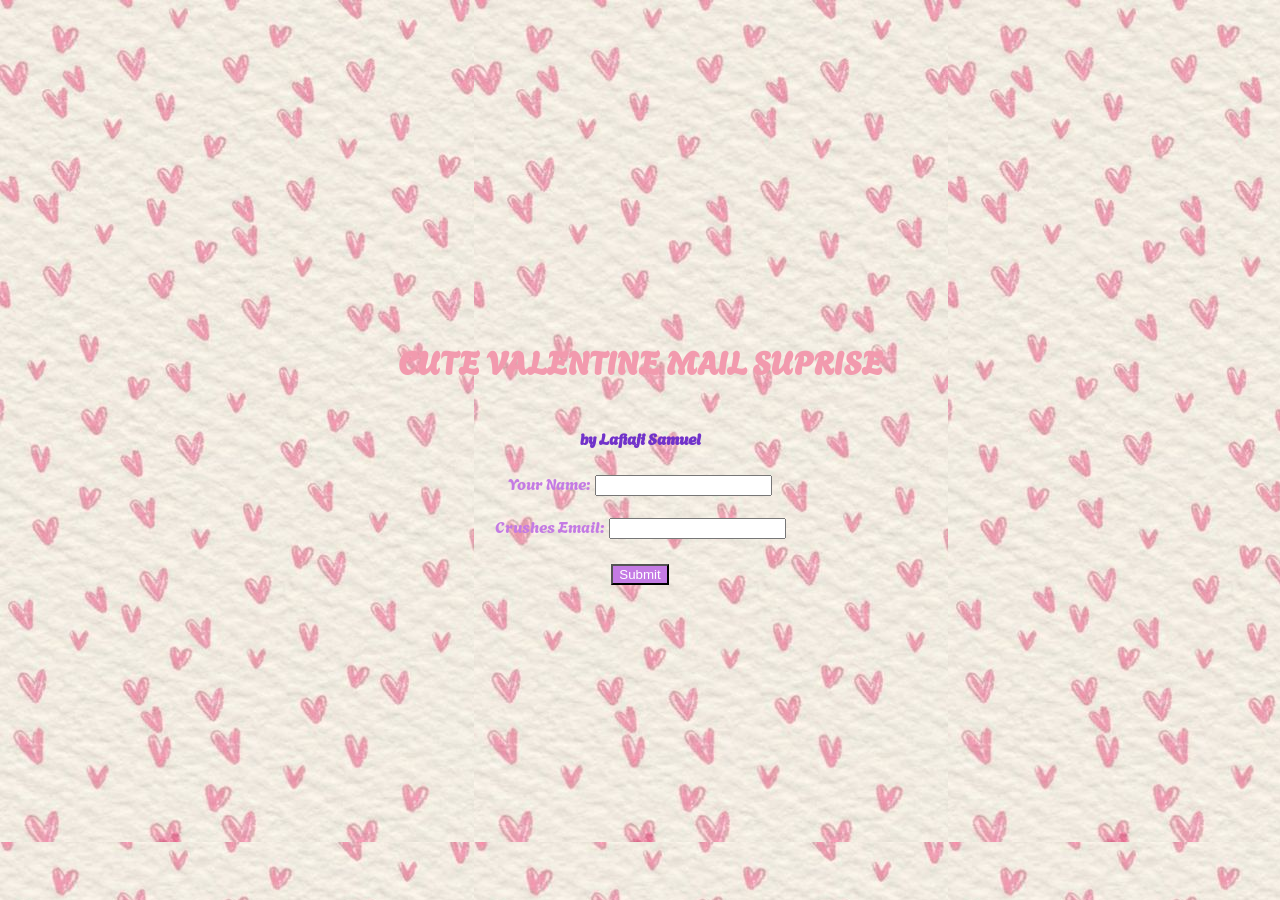
==== index.html @ ffe566dc "The new index html is ready" ====
<!DOCTYPE html>
<title>Love Note</title>

<head>
    <link rel="preconnect" href="https://fonts.googleapis.com">
    <link rel="preconnect" href="https://fonts.gstatic.com" crossorigin>
    <link href="https://fonts.googleapis.com/css2?family=Agbalumo&display=swap" rel="stylesheet">
</head>


<style>
    body {
        background-image: url(./img/hearts.jpg);
        text-align: center;
        display: flex;
        flex-direction: column;
        justify-content: center;
        align-items: center;
        min-height: 100vh;
        margin: 0;
    }

    h1,
    label {
        color: #C47BE4;
        font-family: 'Agbalumo', system-ui;
    }

    button {
        background-color: #C47BE4;
        color: white;
        cursor: pointer;
        transition: 0.3s;
    }

    button:hover {
        background-color: #301CA0;
    }
</style>
<html>

<body>
    <h1 style="color: #f29AAE;">CUTE VALENTINE MAIL SUPRISE</h1>
    <h4 style="font-family: 'Agbalumo', system-ui; color: #7132CA;">by Lafiaji Samuel</h4>
    <!-- <h2> </h2> -->
</body>

<form onsubmit="generateLink(event)">
    <label for="name">Your Name:</label>
    <input type="text" id="name" name="name" required>
    <br><br>

    <label for="email">Crushes Email:</label>
    <input type="text" id="email" name="email" required>
    <h6></h6>

    <button onclick="return validateForm()">Submit</button>
</form>

<p id="shareable-link" style="display: none;"></p>

<script>
    function validateForm() {
        const email = document.getElementById('email').value
        const name = document.getElementById("name").value;
        const emailPattern = /^[^\s@]+@[^\s@]+\.[^\s@]+$/; // Proper email regex

        if (email === "" || name === "") {
            alert("Please fill in all fields.");
            //return false;
            return true;
        }

        if (!emailPattern.test(email)) {
            alert("Please enter a valid email address.");
            //return false;
            return true;
        }

        return true; // Form submits if valid
    }

    function generateLink(event) {
        event.preventDefault(); // Prevent form from actually submitting

        const email = document.getElementById('email').value;
        if (!email) {
            alert("Please enter an email.");
            return;
        }

        // Generate the shareable link
        const link = `https://BlazeSam.github.io/response.html?email=${encodeURIComponent(email)}`;

        // Show the generated link
        const linkDisplay = document.getElementById("shareable-link");
        linkDisplay.innerHTML = `Share this link with your crush:\n <a href="${link}" target="_blank">${link}</a>`;
        linkDisplay.style.display = "block";
    }
</script>

</html>
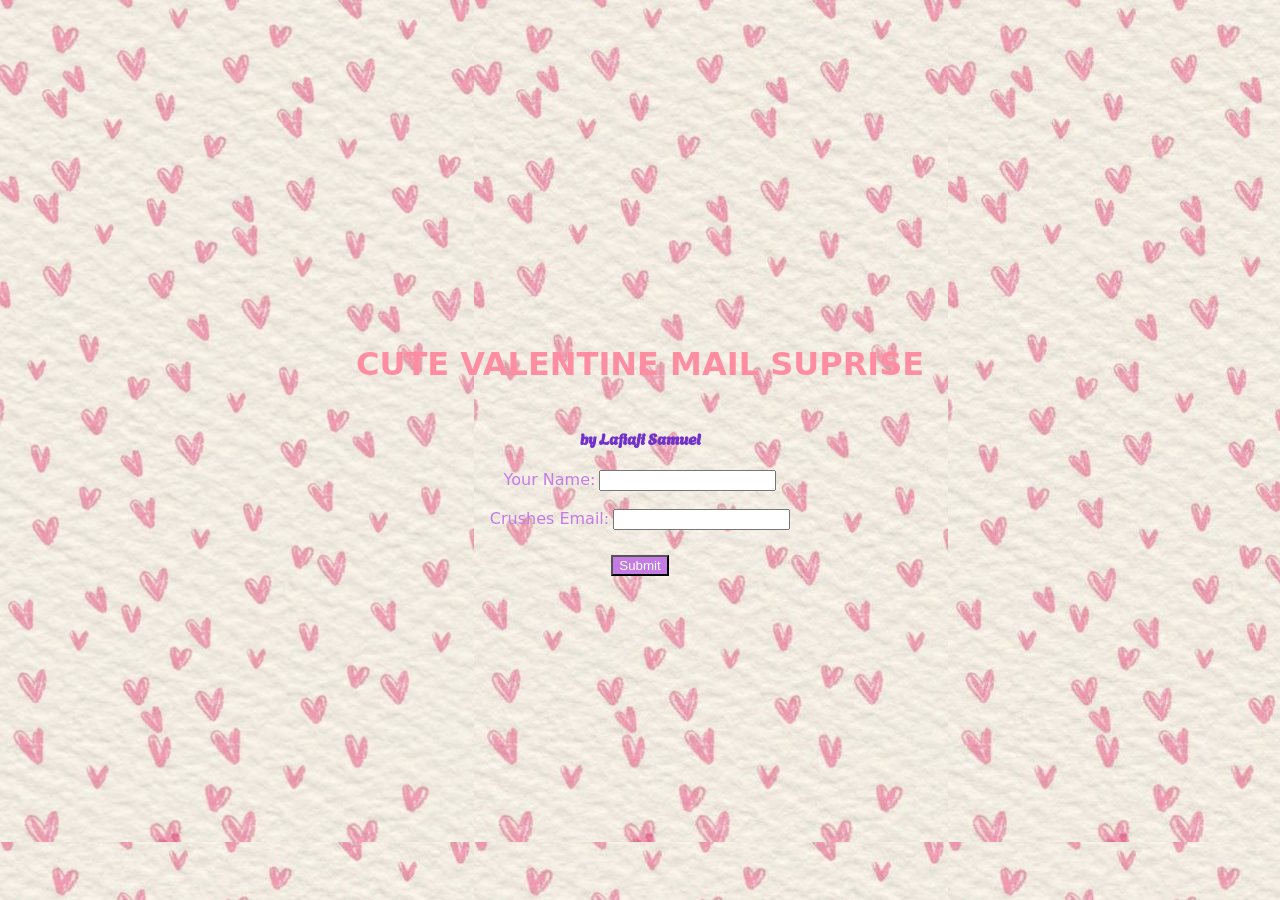
==== commit b7d9bf34: "The code is okay not working, will buy a domain today" ====
--- a/index.html
+++ b/index.html
@@ -23,7 +23,8 @@
     h1,
     label {
         color: #C47BE4;
-        font-family: 'Agbalumo', system-ui;
+
+        font-family: 'Acme', system-ui;
     }
 
     button {
@@ -40,7 +41,7 @@
 <html>
 
 <body>
-    <h1 style="color: #f29AAE;">CUTE VALENTINE MAIL SUPRISE</h1>
+    <h1 style="color: #ff8da1;">CUTE VALENTINE MAIL SUPRISE</h1>
     <h4 style="font-family: 'Agbalumo', system-ui; color: #7132CA;">by Lafiaji Samuel</h4>
     <!-- <h2> </h2> -->
 </body>
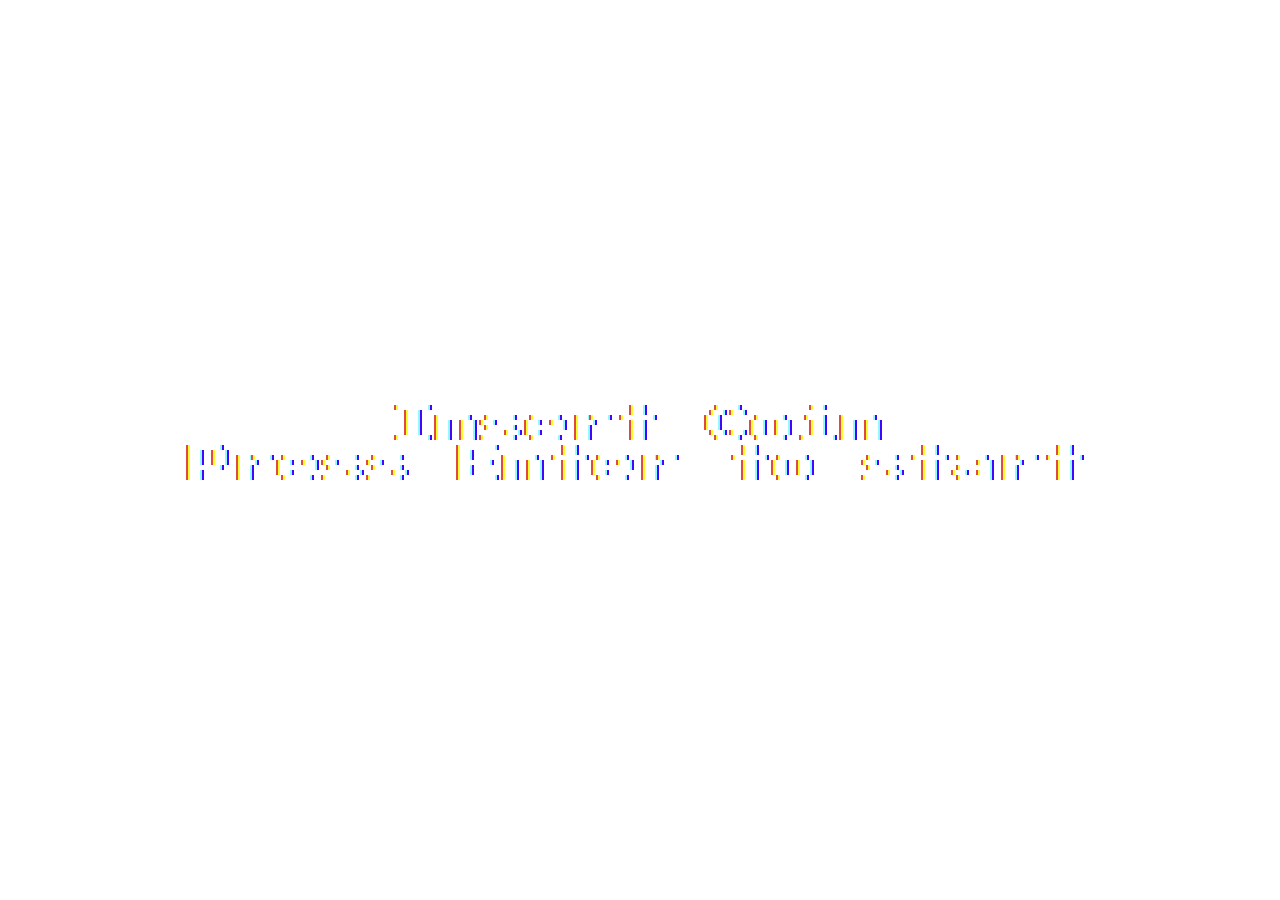
==== commit d6f985d4: "I have added a new page, now I just want it be functional" ====
--- a/index.html
+++ b/index.html
@@ -1,103 +1,22 @@
-<!DOCTYPE html>
-<title>Love Note</title>
-
-<head>
-    <link rel="preconnect" href="https://fonts.googleapis.com">
-    <link rel="preconnect" href="https://fonts.gstatic.com" crossorigin>
-    <link href="https://fonts.googleapis.com/css2?family=Agbalumo&display=swap" rel="stylesheet">
-</head>
-
-
-<style>
-    body {
-        background-image: url(./img/hearts.jpg);
-        text-align: center;
-        display: flex;
-        flex-direction: column;
-        justify-content: center;
-        align-items: center;
-        min-height: 100vh;
-        margin: 0;
-    }
-
-    h1,
-    label {
-        color: #C47BE4;
-
-        font-family: 'Acme', system-ui;
-    }
-
-    button {
-        background-color: #C47BE4;
-        color: white;
-        cursor: pointer;
-        transition: 0.3s;
-    }
-
-    button:hover {
-        background-color: #301CA0;
-    }
-</style>
-<html>
-
-<body>
-    <h1 style="color: #ff8da1;">CUTE VALENTINE MAIL SUPRISE</h1>
-    <h4 style="font-family: 'Agbalumo', system-ui; color: #7132CA;">by Lafiaji Samuel</h4>
-    <!-- <h2> </h2> -->
-</body>
-
-<form onsubmit="generateLink(event)">
-    <label for="name">Your Name:</label>
-    <input type="text" id="name" name="name" required>
-    <br><br>
-
-    <label for="email">Crushes Email:</label>
-    <input type="text" id="email" name="email" required>
-    <h6></h6>
-
-    <button onclick="return validateForm()">Submit</button>
-</form>
-
-<p id="shareable-link" style="display: none;"></p>
-
-<script>
-    function validateForm() {
-        const email = document.getElementById('email').value
-        const name = document.getElementById("name").value;
-        const emailPattern = /^[^\s@]+@[^\s@]+\.[^\s@]+$/; // Proper email regex
-
-        if (email === "" || name === "") {
-            alert("Please fill in all fields.");
-            //return false;
-            return true;
-        }
-
-        if (!emailPattern.test(email)) {
-            alert("Please enter a valid email address.");
-            //return false;
-            return true;
-        }
-
-        return true; // Form submits if valid
-    }
-
-    function generateLink(event) {
-        event.preventDefault(); // Prevent form from actually submitting
-
-        const email = document.getElementById('email').value;
-        if (!email) {
-            alert("Please enter an email.");
-            return;
-        }
-
-        // Generate the shareable link
-        const link = `https://BlazeSam.github.io/response.html?email=${encodeURIComponent(email)}`;
-
-        // Show the generated link
-        const linkDisplay = document.getElementById("shareable-link");
-        linkDisplay.innerHTML = `Share this link with your crush:\n <a href="${link}" target="_blank">${link}</a>`;
-        linkDisplay.style.display = "block";
-    }
-</script>
-
+<!DOCTYPE html>
+<html lang="en">
+
+<head>
+    <meta charset="UTF-8">
+    <meta name="viewport" content="width=device-width, initial-scale=1.0">
+    <link rel="stylesheet" href="arcade.css">
+    <title>Lafiaji Portfolio</title>
+</head>
+
+<body>
+    <div>
+        Insert Coin
+    </div>
+    <div>
+        <p font-size="10px">
+            Press Enter to start
+        </p>
+    </div>
+</body>
+
 </html>
--- a/arcade.css
+++ b/arcade.css
@@ -0,0 +1,46 @@
+/* this is from a different website */
+@import "https://fonts.googleapis.com/css?family=Press%20Start%202P";
+
+html,
+body {
+    height: 100%;
+    width: 100%;
+    margin: 0;
+    padding: 0;
+}
+
+body {
+    font-family: 'Press Start 2P';
+    background: repeating-linear-gradient(to bottom,
+            #0f0a1e,
+            #0f0a1e 2px,
+            lighten(#0f0a1e, 3%) 2px,
+            lighten(#0f0a1e, 3%) 4px);
+}
+
+div {
+    position: absolute;
+    top: 0;
+    left: 0;
+    bottom: 0;
+    right: 0;
+    height: 90px;
+    color: white;
+    width: 100%;
+    text-align: center;
+    margin: auto;
+    font-size: 40px;
+    line-height: 40px;
+    letter-spacing: 5px;
+    text-shadow: -2px 0 0 #fdff2a,
+        -4px 0 0 #df4a42,
+        2px 0 0 #91fcfe,
+        4px 0 0 #4405fc;
+    animation: blink 1s steps(4, start) infinite;
+}
+
+@keyframes blink {
+    to {
+        visibility: hidden;
+    }
+}
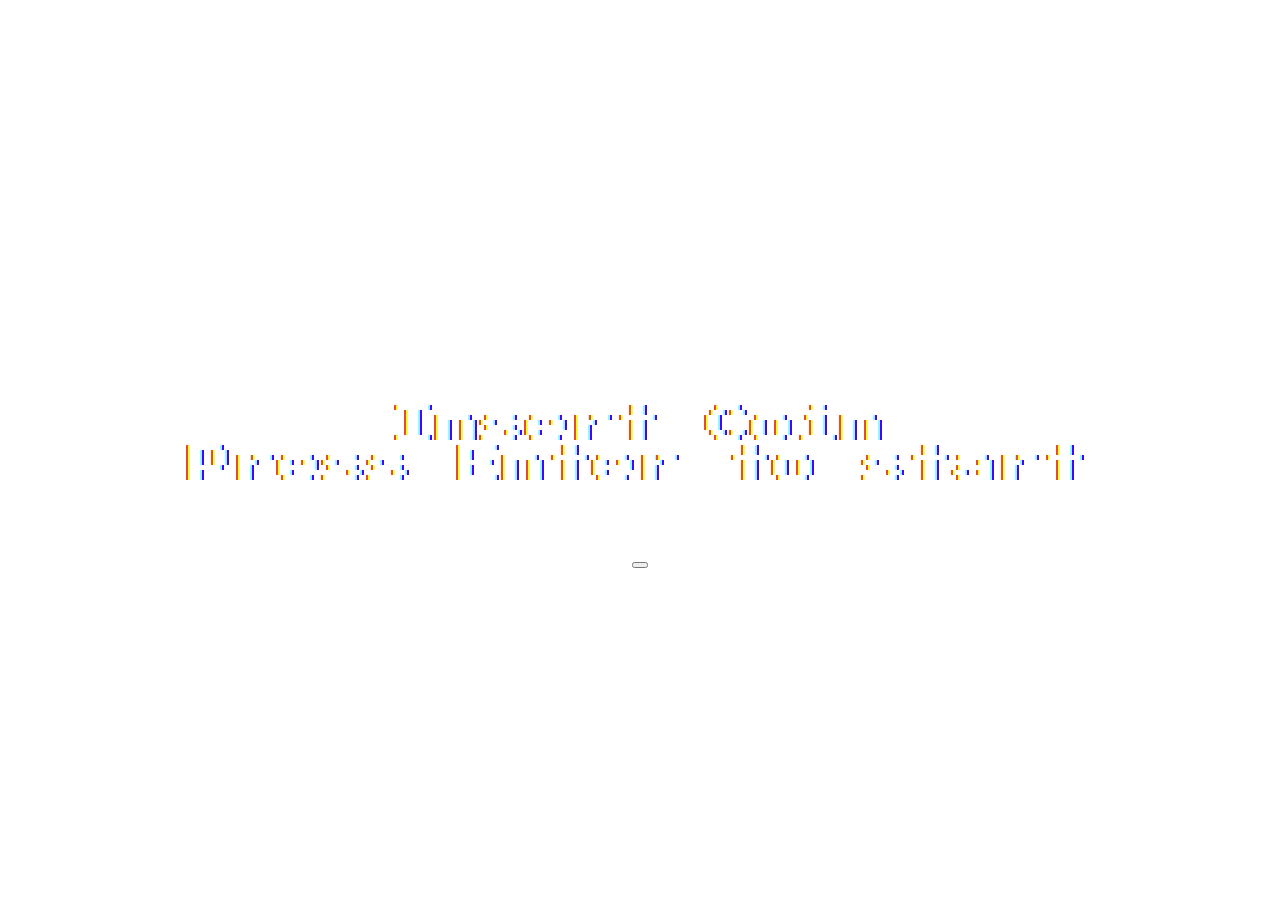
==== commit ad51fae7: "Selenium project begins it is not as cool as it sounds" ====
--- a/index.html
+++ b/index.html
@@ -16,6 +16,7 @@
         <p font-size="10px">
             Press Enter to start
         </p>
+        <button>
     </div>
 </body>
 
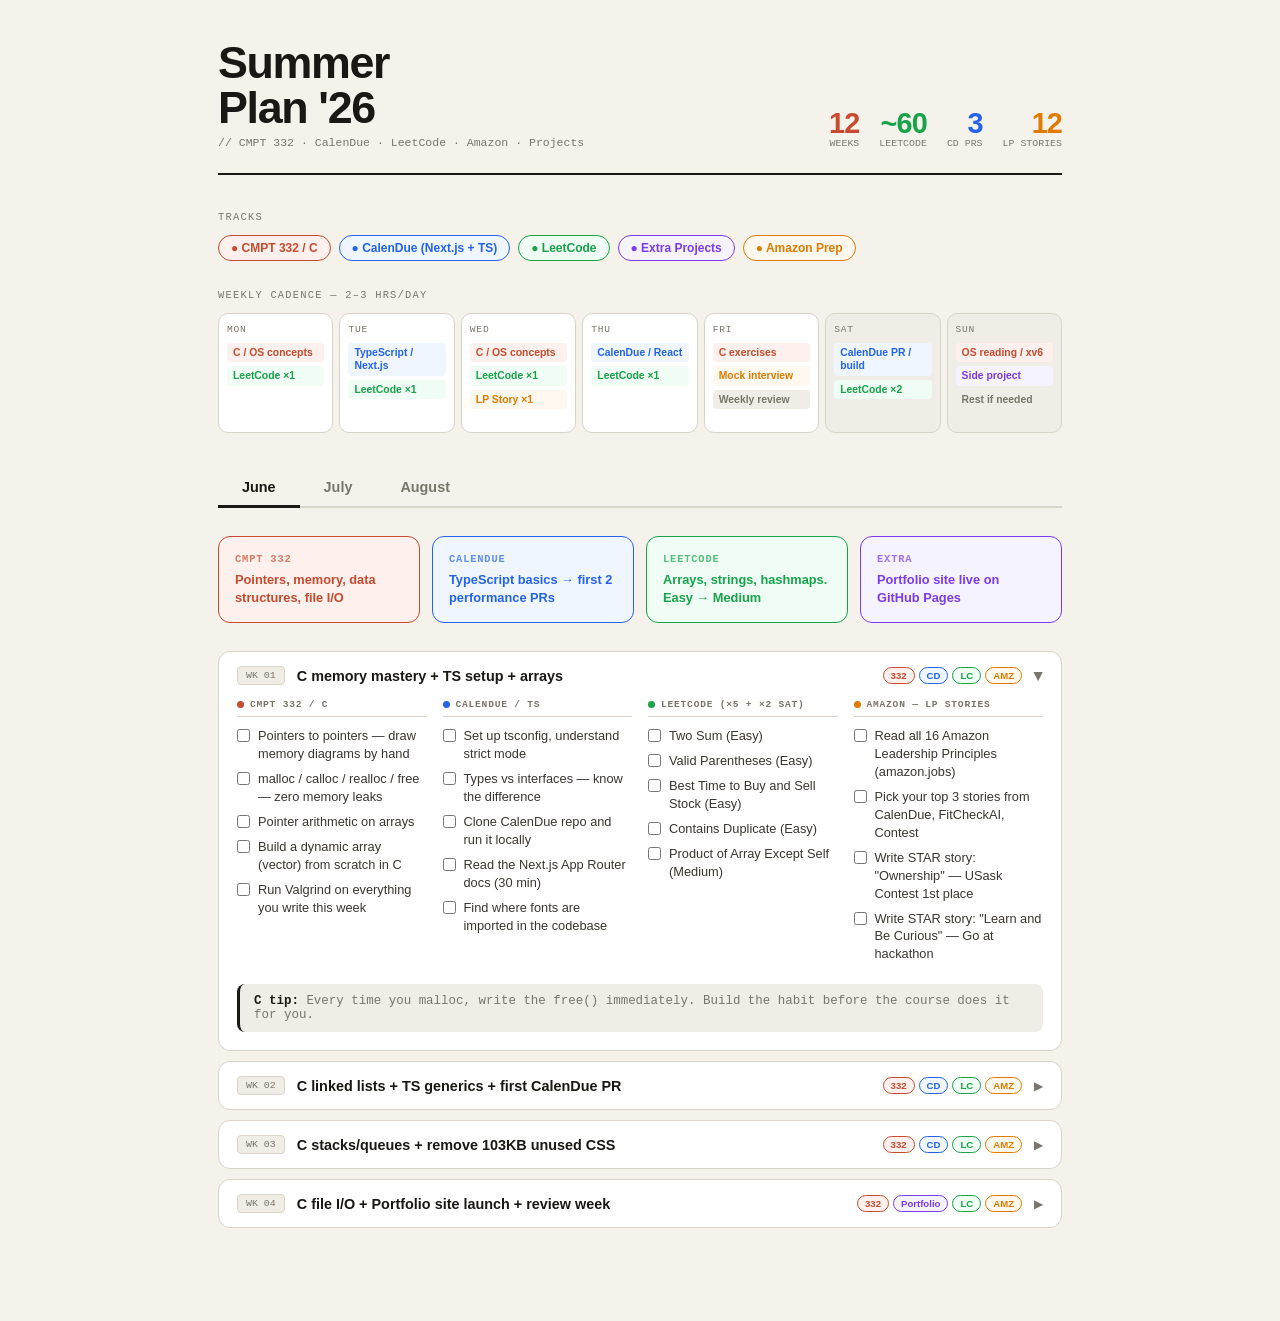
==== commit 1451251f: "index html is the new plan" ====
--- a/index.html
+++ b/index.html
@@ -1,23 +1,1070 @@
-<!DOCTYPE html>
-<html lang="en">
-
-<head>
-    <meta charset="UTF-8">
-    <meta name="viewport" content="width=device-width, initial-scale=1.0">
-    <link rel="stylesheet" href="arcade.css">
-    <title>Lafiaji Portfolio</title>
-</head>
-
-<body>
-    <div>
-        Insert Coin
-    </div>
-    <div>
-        <p font-size="10px">
-            Press Enter to start
-        </p>
-        <button>
-    </div>
-</body>
-
-</html>+<!DOCTYPE html>
+<html lang="en">
+<head>
+<meta charset="UTF-8">
+<meta name="viewport" content="width=device-width, initial-scale=1.0">
+<title>Summer Plan 2025</title>
+<link href="https://fonts.googleapis.com/css2?family=Space+Mono:wght@400;700&family=Bricolage+Grotesque:wght@400;500;600;700;800&display=swap" rel="stylesheet">
+<style>
+:root {
+  --bg: #f5f2eb;
+  --ink: #1a1814;
+  --muted: #7a756a;
+  --border: #d9d4c7;
+  --c-os: #c84b2f;       /* CMPT 332 — red */
+  --c-cd: #2563eb;       /* CalenDue — blue */
+  --c-lc: #16a34a;       /* LeetCode — green */
+  --c-ex: #7c3aed;       /* Extra — purple */
+  --c-amz: #e07b00;      /* Amazon — orange */
+  --c-amz-bg: #fff8ee;
+  --c-os-bg: #fdf0ed;
+  --c-cd-bg: #eff6ff;
+  --c-lc-bg: #f0fdf4;
+  --c-ex-bg: #f5f3ff;
+  --surface: #fff;
+  --surface2: #f0ede6;
+}
+* { box-sizing: border-box; margin: 0; padding: 0; }
+
+body {
+  background: var(--bg);
+  color: var(--ink);
+  font-family: 'Bricolage Grotesque', sans-serif;
+  min-height: 100vh;
+  padding: 40px 28px 80px;
+  max-width: 900px;
+  margin: 0 auto;
+}
+
+/* ── HEADER ── */
+.header {
+  border-bottom: 2px solid var(--ink);
+  padding-bottom: 24px;
+  margin-bottom: 36px;
+  display: flex;
+  justify-content: space-between;
+  align-items: flex-end;
+  flex-wrap: wrap;
+  gap: 16px;
+}
+.header-left h1 {
+  font-size: 2.8rem;
+  font-weight: 800;
+  line-height: 1;
+  letter-spacing: -0.03em;
+}
+.header-left p {
+  font-family: 'Space Mono', monospace;
+  font-size: 0.72rem;
+  color: var(--muted);
+  margin-top: 6px;
+}
+.header-stats {
+  display: flex; gap: 20px;
+}
+.stat {
+  text-align: right;
+}
+.stat-num {
+  font-size: 1.8rem;
+  font-weight: 800;
+  line-height: 1;
+  letter-spacing: -0.03em;
+}
+.stat-label {
+  font-family: 'Space Mono', monospace;
+  font-size: 0.62rem;
+  color: var(--muted);
+  text-transform: uppercase;
+}
+
+/* ── LEGEND ── */
+.legend {
+  display: flex; gap: 8px; flex-wrap: wrap; margin-bottom: 28px;
+}
+.pill {
+  display: flex; align-items: center; gap: 6px;
+  padding: 5px 12px;
+  border-radius: 999px;
+  font-size: 0.75rem;
+  font-weight: 600;
+  border: 1.5px solid;
+  cursor: default;
+}
+.pill.os { background: var(--c-os-bg); color: var(--c-os); border-color: var(--c-os); }
+.pill.cd { background: var(--c-cd-bg); color: var(--c-cd); border-color: var(--c-cd); }
+.pill.lc { background: var(--c-lc-bg); color: var(--c-lc); border-color: var(--c-lc); }
+.pill.ex { background: var(--c-ex-bg); color: var(--c-ex); border-color: var(--c-ex); }
+.pill.amz { background: var(--c-amz-bg); color: var(--c-amz); border-color: var(--c-amz); }
+
+/* ── WEEKLY CADENCE ── */
+.section-label {
+  font-family: 'Space Mono', monospace;
+  font-size: 0.65rem;
+  text-transform: uppercase;
+  letter-spacing: 0.12em;
+  color: var(--muted);
+  margin-bottom: 12px;
+}
+.cadence-grid {
+  display: grid;
+  grid-template-columns: repeat(7, 1fr);
+  gap: 6px;
+  margin-bottom: 36px;
+}
+.day-card {
+  background: var(--surface);
+  border: 1.5px solid var(--border);
+  border-radius: 10px;
+  padding: 10px 8px;
+  min-height: 120px;
+}
+.day-card .day-name {
+  font-family: 'Space Mono', monospace;
+  font-size: 0.6rem;
+  color: var(--muted);
+  text-transform: uppercase;
+  margin-bottom: 8px;
+  letter-spacing: 0.08em;
+}
+.day-card.weekend {
+  background: var(--surface2);
+}
+.block {
+  font-size: 0.65rem;
+  font-weight: 600;
+  padding: 3px 6px;
+  border-radius: 4px;
+  margin-bottom: 4px;
+  line-height: 1.3;
+}
+.block.os { background: var(--c-os-bg); color: var(--c-os); }
+.block.cd { background: var(--c-cd-bg); color: var(--c-cd); }
+.block.lc { background: var(--c-lc-bg); color: var(--c-lc); }
+.block.ex { background: var(--c-ex-bg); color: var(--c-ex); }
+.block.amz { background: var(--c-amz-bg); color: var(--c-amz); }
+.block.rest { background: #f0ede6; color: var(--muted); }
+
+/* ── MONTH TABS ── */
+.tabs {
+  display: flex; gap: 0; margin-bottom: 0;
+  border-bottom: 2px solid var(--border);
+}
+.tab {
+  padding: 10px 24px;
+  font-family: 'Bricolage Grotesque', sans-serif;
+  font-size: 0.9rem;
+  font-weight: 700;
+  background: transparent;
+  border: none;
+  color: var(--muted);
+  cursor: pointer;
+  border-bottom: 3px solid transparent;
+  margin-bottom: -2px;
+  transition: all 0.15s;
+}
+.tab:hover { color: var(--ink); }
+.tab.active { color: var(--ink); border-bottom-color: var(--ink); }
+
+/* ── MONTH PANEL ── */
+.panel { display: none; padding-top: 28px; }
+.panel.active { display: block; }
+
+.month-intro {
+  display: grid;
+  grid-template-columns: 1fr 1fr 1fr 1fr;
+  gap: 12px;
+  margin-bottom: 28px;
+}
+.focus-card {
+  padding: 16px;
+  border-radius: 12px;
+  border: 1.5px solid;
+}
+.focus-card h3 {
+  font-size: 0.65rem;
+  font-family: 'Space Mono', monospace;
+  text-transform: uppercase;
+  letter-spacing: 0.08em;
+  margin-bottom: 6px;
+  opacity: 0.7;
+}
+.focus-card p { font-size: 0.8rem; font-weight: 600; line-height: 1.4; }
+.focus-card.os { background: var(--c-os-bg); border-color: var(--c-os); color: var(--c-os); }
+.focus-card.cd { background: var(--c-cd-bg); border-color: var(--c-cd); color: var(--c-cd); }
+.focus-card.lc { background: var(--c-lc-bg); border-color: var(--c-lc); color: var(--c-lc); }
+.focus-card.ex { background: var(--c-ex-bg); border-color: var(--c-ex); color: var(--c-ex); }
+.focus-card.amz { background: var(--c-amz-bg); border-color: var(--c-amz); color: var(--c-amz); }
+
+/* ── WEEKS ── */
+.week {
+  border: 1.5px solid var(--border);
+  border-radius: 12px;
+  margin-bottom: 10px;
+  background: var(--surface);
+  overflow: hidden;
+}
+.week-header {
+  display: flex; align-items: center; gap: 12px;
+  padding: 14px 18px;
+  cursor: pointer;
+  user-select: none;
+  transition: background 0.1s;
+}
+.week-header:hover { background: var(--surface2); }
+.week-num {
+  font-family: 'Space Mono', monospace;
+  font-size: 0.62rem;
+  color: var(--muted);
+  background: var(--surface2);
+  padding: 3px 8px;
+  border-radius: 4px;
+  flex-shrink: 0;
+  border: 1px solid var(--border);
+}
+.week-title {
+  font-size: 0.9rem;
+  font-weight: 700;
+  flex: 1;
+}
+.week-pills { display: flex; gap: 4px; }
+.mini-pill {
+  font-size: 0.6rem;
+  font-weight: 700;
+  padding: 2px 7px;
+  border-radius: 999px;
+  border: 1.5px solid;
+}
+.mini-pill.os { background: var(--c-os-bg); color: var(--c-os); border-color: var(--c-os); }
+.mini-pill.cd { background: var(--c-cd-bg); color: var(--c-cd); border-color: var(--c-cd); }
+.mini-pill.lc { background: var(--c-lc-bg); color: var(--c-lc); border-color: var(--c-lc); }
+.mini-pill.ex { background: var(--c-ex-bg); color: var(--c-ex); border-color: var(--c-ex); }
+.mini-pill.amz { background: var(--c-amz-bg); color: var(--c-amz); border-color: var(--c-amz); }
+.chevron { color: var(--muted); font-size: 0.75rem; transition: transform 0.2s; flex-shrink: 0; }
+.week.open .chevron { transform: rotate(90deg); }
+
+.week-body { display: none; padding: 0 18px 18px; }
+.week.open .week-body { display: block; }
+
+.task-cols {
+  display: grid;
+  grid-template-columns: 1fr 1fr 1fr;
+  gap: 16px;
+}
+.task-col h4 {
+  font-family: 'Space Mono', monospace;
+  font-size: 0.6rem;
+  text-transform: uppercase;
+  letter-spacing: 0.08em;
+  color: var(--muted);
+  margin-bottom: 10px;
+  padding-bottom: 6px;
+  border-bottom: 1px solid var(--border);
+  display: flex;
+  align-items: center;
+  gap: 6px;
+}
+.col-dot {
+  width: 7px; height: 7px; border-radius: 50%; flex-shrink: 0;
+}
+.col-dot.os { background: var(--c-os); }
+.col-dot.cd { background: var(--c-cd); }
+.col-dot.lc { background: var(--c-lc); }
+.col-dot.ex { background: var(--c-ex); }
+.col-dot.amz { background: var(--c-amz); }
+
+.task {
+  display: flex; align-items: flex-start; gap: 8px;
+  margin-bottom: 7px;
+  font-size: 0.8rem;
+  line-height: 1.4;
+  cursor: pointer;
+}
+.task input[type=checkbox] { flex-shrink: 0; margin-top: 2px; accent-color: var(--ink); }
+.task span { color: #3a3630; }
+.task.done span { text-decoration: line-through; color: var(--muted); }
+
+.tip {
+  margin-top: 14px;
+  padding: 10px 14px;
+  background: var(--surface2);
+  border-radius: 8px;
+  border-left: 3px solid var(--ink);
+  font-size: 0.78rem;
+  color: var(--muted);
+  font-family: 'Space Mono', monospace;
+}
+.tip strong { color: var(--ink); }
+
+/* ── MILESTONE BANNER ── */
+.milestone {
+  background: var(--ink);
+  color: #f5f2eb;
+  border-radius: 12px;
+  padding: 16px 20px;
+  margin-bottom: 10px;
+  display: flex;
+  align-items: center;
+  gap: 12px;
+  font-size: 0.85rem;
+  font-weight: 600;
+}
+.milestone-icon { font-size: 1.2rem; }
+
+/* ── PROGRESS ── */
+.progress-section { margin-bottom: 28px; }
+.prog-row {
+  display: flex; align-items: center; gap: 10px; margin-bottom: 8px;
+}
+.prog-label {
+  font-family: 'Space Mono', monospace;
+  font-size: 0.65rem;
+  color: var(--muted);
+  width: 100px;
+  flex-shrink: 0;
+}
+.prog-bar-bg {
+  flex: 1; height: 5px; background: var(--border); border-radius: 3px; overflow: hidden;
+}
+.prog-bar { height: 100%; border-radius: 3px; transition: width 0.4s; }
+.prog-pct {
+  font-family: 'Space Mono', monospace;
+  font-size: 0.62rem;
+  color: var(--muted);
+  width: 32px;
+  text-align: right;
+}
+</style>
+</head>
+<body>
+
+<!-- HEADER -->
+<div class="header">
+  <div class="header-left">
+    <h1>Summer<br>Plan '26</h1>
+    <p>// CMPT 332 · CalenDue · LeetCode · Amazon · Projects</p>
+  </div>
+  <div class="header-stats">
+    <div class="stat">
+      <div class="stat-num" style="color:var(--c-os)">12</div>
+      <div class="stat-label">Weeks</div>
+    </div>
+    <div class="stat">
+      <div class="stat-num" style="color:var(--c-lc)">~60</div>
+      <div class="stat-label">LeetCode</div>
+    </div>
+    <div class="stat">
+      <div class="stat-num" style="color:var(--c-cd)">3</div>
+      <div class="stat-label">CD PRs</div>
+    </div>
+    <div class="stat">
+      <div class="stat-num" style="color:var(--c-amz)">12</div>
+      <div class="stat-label">LP Stories</div>
+    </div>
+  </div>
+</div>
+
+<!-- LEGEND -->
+<div class="section-label">Tracks</div>
+<div class="legend">
+  <div class="pill os">● CMPT 332 / C</div>
+  <div class="pill cd">● CalenDue (Next.js + TS)</div>
+  <div class="pill lc">● LeetCode</div>
+  <div class="pill ex">● Extra Projects</div>
+  <div class="pill amz">● Amazon Prep</div>
+</div>
+
+<!-- WEEKLY CADENCE -->
+<div class="section-label" style="margin-top:8px">Weekly Cadence — 2–3 hrs/day</div>
+<div class="cadence-grid">
+  <div class="day-card">
+    <div class="day-name">Mon</div>
+    <div class="block os">C / OS concepts</div>
+    <div class="block lc">LeetCode ×1</div>
+  </div>
+  <div class="day-card">
+    <div class="day-name">Tue</div>
+    <div class="block cd">TypeScript / Next.js</div>
+    <div class="block lc">LeetCode ×1</div>
+  </div>
+  <div class="day-card">
+    <div class="day-name">Wed</div>
+    <div class="block os">C / OS concepts</div>
+    <div class="block lc">LeetCode ×1</div>
+    <div class="block amz">LP Story ×1</div>
+  </div>
+  <div class="day-card">
+    <div class="day-name">Thu</div>
+    <div class="block cd">CalenDue / React</div>
+    <div class="block lc">LeetCode ×1</div>
+  </div>
+  <div class="day-card">
+    <div class="day-name">Fri</div>
+    <div class="block os">C exercises</div>
+    <div class="block amz">Mock interview</div>
+    <div class="block rest">Weekly review</div>
+  </div>
+  <div class="day-card weekend">
+    <div class="day-name">Sat</div>
+    <div class="block cd">CalenDue PR / build</div>
+    <div class="block lc">LeetCode ×2</div>
+  </div>
+  <div class="day-card weekend">
+    <div class="day-name">Sun</div>
+    <div class="block os">OS reading / xv6</div>
+    <div class="block ex">Side project</div>
+    <div class="block rest">Rest if needed</div>
+  </div>
+</div>
+
+<!-- TABS -->
+<div class="tabs">
+  <button class="tab active" onclick="showMonth(0)">June</button>
+  <button class="tab" onclick="showMonth(1)">July</button>
+  <button class="tab" onclick="showMonth(2)">August</button>
+</div>
+
+<!-- ══════════════ JUNE ══════════════ -->
+<div class="panel active" id="p0">
+
+  <div class="month-intro">
+    <div class="focus-card os">
+      <h3>CMPT 332</h3>
+      <p>Pointers, memory, data structures, file I/O</p>
+    </div>
+    <div class="focus-card cd">
+      <h3>CalenDue</h3>
+      <p>TypeScript basics → first 2 performance PRs</p>
+    </div>
+    <div class="focus-card lc">
+      <h3>LeetCode</h3>
+      <p>Arrays, strings, hashmaps. Easy → Medium</p>
+    </div>
+    <div class="focus-card ex">
+      <h3>Extra</h3>
+      <p>Portfolio site live on GitHub Pages</p>
+    </div>
+  </div>
+
+  <!-- WK 1 -->
+  <div class="week open" id="j1">
+    <div class="week-header" onclick="toggle('j1')">
+      <div class="week-num">WK 01</div>
+      <div class="week-title">C memory mastery + TS setup + arrays</div>
+      <div class="week-pills">
+        <div class="mini-pill os">332</div>
+        <div class="mini-pill cd">CD</div>
+        <div class="mini-pill lc">LC</div>
+        <div class="mini-pill amz">AMZ</div>
+      </div>
+      <div class="chevron">▶</div>
+    </div>
+    <div class="week-body">
+      <div class="task-cols" style="grid-template-columns:1fr 1fr 1fr 1fr">
+        <div class="task-col">
+          <h4><div class="col-dot os"></div>CMPT 332 / C</h4>
+          <div class="task"><input type="checkbox" onchange="save(this)"><span>Pointers to pointers — draw memory diagrams by hand</span></div>
+          <div class="task"><input type="checkbox" onchange="save(this)"><span>malloc / calloc / realloc / free — zero memory leaks</span></div>
+          <div class="task"><input type="checkbox" onchange="save(this)"><span>Pointer arithmetic on arrays</span></div>
+          <div class="task"><input type="checkbox" onchange="save(this)"><span>Build a dynamic array (vector) from scratch in C</span></div>
+          <div class="task"><input type="checkbox" onchange="save(this)"><span>Run Valgrind on everything you write this week</span></div>
+        </div>
+        <div class="task-col">
+          <h4><div class="col-dot cd"></div>CalenDue / TS</h4>
+          <div class="task"><input type="checkbox" onchange="save(this)"><span>Set up tsconfig, understand strict mode</span></div>
+          <div class="task"><input type="checkbox" onchange="save(this)"><span>Types vs interfaces — know the difference</span></div>
+          <div class="task"><input type="checkbox" onchange="save(this)"><span>Clone CalenDue repo and run it locally</span></div>
+          <div class="task"><input type="checkbox" onchange="save(this)"><span>Read the Next.js App Router docs (30 min)</span></div>
+          <div class="task"><input type="checkbox" onchange="save(this)"><span>Find where fonts are imported in the codebase</span></div>
+        </div>
+        <div class="task-col">
+          <h4><div class="col-dot lc"></div>LeetCode (×5 + ×2 Sat)</h4>
+          <div class="task"><input type="checkbox" onchange="save(this)"><span>Two Sum (Easy)</span></div>
+          <div class="task"><input type="checkbox" onchange="save(this)"><span>Valid Parentheses (Easy)</span></div>
+          <div class="task"><input type="checkbox" onchange="save(this)"><span>Best Time to Buy and Sell Stock (Easy)</span></div>
+          <div class="task"><input type="checkbox" onchange="save(this)"><span>Contains Duplicate (Easy)</span></div>
+          <div class="task"><input type="checkbox" onchange="save(this)"><span>Product of Array Except Self (Medium)</span></div>
+        </div>
+        <div class="task-col">
+          <h4><div class="col-dot amz"></div>Amazon — LP Stories</h4>
+          <div class="task"><input type="checkbox" onchange="save(this)"><span>Read all 16 Amazon Leadership Principles (amazon.jobs)</span></div>
+          <div class="task"><input type="checkbox" onchange="save(this)"><span>Pick your top 3 stories from CalenDue, FitCheckAI, Contest</span></div>
+          <div class="task"><input type="checkbox" onchange="save(this)"><span>Write STAR story: "Ownership" — USask Contest 1st place</span></div>
+          <div class="task"><input type="checkbox" onchange="save(this)"><span>Write STAR story: "Learn and Be Curious" — Go at hackathon</span></div>
+        </div>
+      </div>
+      <div class="tip"><strong>C tip:</strong> Every time you malloc, write the free() immediately. Build the habit before the course does it for you.</div>
+    </div>
+  </div>
+
+  <!-- WK 2 -->
+  <div class="week" id="j2">
+    <div class="week-header" onclick="toggle('j2')">
+      <div class="week-num">WK 02</div>
+      <div class="week-title">C linked lists + TS generics + first CalenDue PR</div>
+      <div class="week-pills">
+        <div class="mini-pill os">332</div>
+        <div class="mini-pill cd">CD</div>
+        <div class="mini-pill lc">LC</div>
+        <div class="mini-pill amz">AMZ</div>
+      </div>
+      <div class="chevron">▶</div>
+    </div>
+    <div class="week-body">
+      <div class="task-cols" style="grid-template-columns:1fr 1fr 1fr 1fr">
+        <div class="task-col">
+          <h4><div class="col-dot os"></div>CMPT 332 / C</h4>
+          <div class="task"><input type="checkbox" onchange="save(this)"><span>Singly linked list: insert, delete, search</span></div>
+          <div class="task"><input type="checkbox" onchange="save(this)"><span>Doubly linked list from scratch</span></div>
+          <div class="task"><input type="checkbox" onchange="save(this)"><span>Reverse a linked list in-place (no cheating)</span></div>
+          <div class="task"><input type="checkbox" onchange="save(this)"><span>Struct padding and memory alignment</span></div>
+        </div>
+        <div class="task-col">
+          <h4><div class="col-dot cd"></div>CalenDue PR #1</h4>
+          <div class="task"><input type="checkbox" onchange="save(this)"><span>Add font-display: swap to all Google Font imports</span></div>
+          <div class="task"><input type="checkbox" onchange="save(this)"><span>Fix the 1 link without descriptive text (SEO audit)</span></div>
+          <div class="task"><input type="checkbox" onchange="save(this)"><span>TS generics — write a typed Stack&lt;T&gt; in practice</span></div>
+          <div class="task"><input type="checkbox" onchange="save(this)"><span>Open PR, write a clear description referencing Lighthouse</span></div>
+        </div>
+        <div class="task-col">
+          <h4><div class="col-dot lc"></div>LeetCode — Two Pointers</h4>
+          <div class="task"><input type="checkbox" onchange="save(this)"><span>Valid Palindrome (Easy)</span></div>
+          <div class="task"><input type="checkbox" onchange="save(this)"><span>Two Sum II (Medium)</span></div>
+          <div class="task"><input type="checkbox" onchange="save(this)"><span>3Sum (Medium)</span></div>
+          <div class="task"><input type="checkbox" onchange="save(this)"><span>Container With Most Water (Medium)</span></div>
+          <div class="task"><input type="checkbox" onchange="save(this)"><span>Trapping Rain Water (Hard — try it)</span></div>
+        </div>
+        <div class="task-col">
+          <h4><div class="col-dot amz"></div>Amazon — LP Stories</h4>
+          <div class="task"><input type="checkbox" onchange="save(this)"><span>Write STAR story: "Bias for Action" — FitCheckAI hackathon ship</span></div>
+          <div class="task"><input type="checkbox" onchange="save(this)"><span>Write STAR story: "Invent and Simplify" — CalenDue syllabus parser idea</span></div>
+          <div class="task"><input type="checkbox" onchange="save(this)"><span>Practice saying each story out loud — time yourself (under 2 min)</span></div>
+        </div>
+      </div>
+      <div class="tip"><strong>CalenDue tip:</strong> font-display: swap is literally a one-line fix worth ~10ms. Open a PR for it this week — it proves you can ship, not just plan.</div>
+    </div>
+  </div>
+
+  <!-- WK 3 -->
+  <div class="week" id="j3">
+    <div class="week-header" onclick="toggle('j3')">
+      <div class="week-num">WK 03</div>
+      <div class="week-title">C stacks/queues + remove 103KB unused CSS</div>
+      <div class="week-pills">
+        <div class="mini-pill os">332</div>
+        <div class="mini-pill cd">CD</div>
+        <div class="mini-pill lc">LC</div>
+        <div class="mini-pill amz">AMZ</div>
+      </div>
+      <div class="chevron">▶</div>
+    </div>
+    <div class="week-body">
+      <div class="task-cols" style="grid-template-columns:1fr 1fr 1fr 1fr">
+        <div class="task-col">
+          <h4><div class="col-dot os"></div>CMPT 332 / C</h4>
+          <div class="task"><input type="checkbox" onchange="save(this)"><span>Stack with array + stack with linked list</span></div>
+          <div class="task"><input type="checkbox" onchange="save(this)"><span>Queue and circular queue</span></div>
+          <div class="task"><input type="checkbox" onchange="save(this)"><span>Function pointers — comparator pattern</span></div>
+          <div class="task"><input type="checkbox" onchange="save(this)"><span>qsort() with custom comparator</span></div>
+          <div class="task"><input type="checkbox" onchange="save(this)"><span>Read Tanenbaum Ch.1 (OS overview)</span></div>
+        </div>
+        <div class="task-col">
+          <h4><div class="col-dot cd"></div>CalenDue PR #2</h4>
+          <div class="task"><input type="checkbox" onchange="save(this)"><span>Check Tailwind content config — is it purging unused classes?</span></div>
+          <div class="task"><input type="checkbox" onchange="save(this)"><span>Remove any global CSS imports not needed on landing page</span></div>
+          <div class="task"><input type="checkbox" onchange="save(this)"><span>Audit non-composited animations — switch to CSS transform</span></div>
+          <div class="task"><input type="checkbox" onchange="save(this)"><span>Re-run Lighthouse, compare scores</span></div>
+        </div>
+        <div class="task-col">
+          <h4><div class="col-dot lc"></div>LeetCode — Sliding Window</h4>
+          <div class="task"><input type="checkbox" onchange="save(this)"><span>Best Time to Buy/Sell Stock (Easy)</span></div>
+          <div class="task"><input type="checkbox" onchange="save(this)"><span>Longest Substring Without Repeating (Medium)</span></div>
+          <div class="task"><input type="checkbox" onchange="save(this)"><span>Longest Repeating Character Replacement (Medium)</span></div>
+          <div class="task"><input type="checkbox" onchange="save(this)"><span>Permutation in String (Medium)</span></div>
+          <div class="task"><input type="checkbox" onchange="save(this)"><span>Minimum Window Substring (Hard)</span></div>
+        </div>
+        <div class="task-col">
+          <h4><div class="col-dot amz"></div>Amazon — LP Stories</h4>
+          <div class="task"><input type="checkbox" onchange="save(this)"><span>Write STAR story: "Deliver Results" — Prompt to Pitch 2nd place pitch</span></div>
+          <div class="task"><input type="checkbox" onchange="save(this)"><span>Write STAR story: "Dive Deep" — Godot Git conflict debugging</span></div>
+          <div class="task"><input type="checkbox" onchange="save(this)"><span>Review all stories so far — is each one under 2 min?</span></div>
+        </div>
+      </div>
+      <div class="tip"><strong>CD tip:</strong> 103KB of unused CSS is almost certainly from unused Tailwind classes. Check that `content` in tailwind.config.js is scoped to your actual component paths.</div>
+    </div>
+  </div>
+
+  <!-- WK 4 -->
+  <div class="week" id="j4">
+    <div class="week-header" onclick="toggle('j4')">
+      <div class="week-num">WK 04</div>
+      <div class="week-title">C file I/O + Portfolio site launch + review week</div>
+      <div class="week-pills">
+        <div class="mini-pill os">332</div>
+        <div class="mini-pill ex">Portfolio</div>
+        <div class="mini-pill lc">LC</div>
+        <div class="mini-pill amz">AMZ</div>
+      </div>
+      <div class="chevron">▶</div>
+    </div>
+    <div class="week-body">
+      <div class="task-cols" style="grid-template-columns:1fr 1fr 1fr 1fr">
+        <div class="task-col">
+          <h4><div class="col-dot os"></div>CMPT 332 / C</h4>
+          <div class="task"><input type="checkbox" onchange="save(this)"><span>fopen, fread, fwrite, fclose, fseek</span></div>
+          <div class="task"><input type="checkbox" onchange="save(this)"><span>Binary vs text file handling</span></div>
+          <div class="task"><input type="checkbox" onchange="save(this)"><span>Mergesort and quicksort from scratch</span></div>
+          <div class="task"><input type="checkbox" onchange="save(this)"><span>Know Big-O for every sort you implement</span></div>
+          <div class="task"><input type="checkbox" onchange="save(this)"><span>Redo week 1–2 C code from memory (no reference)</span></div>
+        </div>
+        <div class="task-col">
+          <h4><div class="col-dot ex"></div>Portfolio (weekend)</h4>
+          <div class="task"><input type="checkbox" onchange="save(this)"><span>Build portfolio in HTML/CSS — keep it simple</span></div>
+          <div class="task"><input type="checkbox" onchange="save(this)"><span>Link: GitHub, LeetCode tracker repo, CalenDue</span></div>
+          <div class="task"><input type="checkbox" onchange="save(this)"><span>Deploy to GitHub Pages</span></div>
+          <div class="task"><input type="checkbox" onchange="save(this)"><span>Run Lighthouse on it — score yourself</span></div>
+        </div>
+        <div class="task-col">
+          <h4><div class="col-dot lc"></div>LeetCode — Hashmaps</h4>
+          <div class="task"><input type="checkbox" onchange="save(this)"><span>Valid Anagram (Easy)</span></div>
+          <div class="task"><input type="checkbox" onchange="save(this)"><span>Group Anagrams (Medium)</span></div>
+          <div class="task"><input type="checkbox" onchange="save(this)"><span>Top K Frequent Elements (Medium)</span></div>
+          <div class="task"><input type="checkbox" onchange="save(this)"><span>Encode and Decode Strings (Medium)</span></div>
+          <div class="task"><input type="checkbox" onchange="save(this)"><span>Longest Consecutive Sequence (Medium)</span></div>
+        </div>
+        <div class="task-col">
+          <h4><div class="col-dot amz"></div>Amazon — Mock Coding</h4>
+          <div class="task"><input type="checkbox" onchange="save(this)"><span>Set a 45-min timer, solve 2 mediums without hints</span></div>
+          <div class="task"><input type="checkbox" onchange="save(this)"><span>Talk out loud while solving — practice explaining your thinking</span></div>
+          <div class="task"><input type="checkbox" onchange="save(this)"><span>Write up: what went wrong, what pattern you missed</span></div>
+          <div class="task"><input type="checkbox" onchange="save(this)"><span>Review Amazon SDE intern interview format on Glassdoor</span></div>
+        </div>
+      </div>
+      <div class="tip"><strong>Milestone check:</strong> 2 CalenDue PRs merged ✓ · Portfolio live ✓ · C data structures solid ✓ · ~20 LeetCode done ✓</div>
+    </div>
+  </div>
+
+</div>
+
+<!-- ══════════════ JULY ══════════════ -->
+<div class="panel" id="p1">
+
+  <div class="month-intro">
+    <div class="focus-card os">
+      <h3>CMPT 332</h3>
+      <p>Processes, pthreads, semaphores, deadlock, BSTs</p>
+    </div>
+    <div class="focus-card cd">
+      <h3>CalenDue</h3>
+      <p>Fix 734KB JS issue with dynamic imports + UI work</p>
+    </div>
+    <div class="focus-card lc">
+      <h3>LeetCode</h3>
+      <p>Trees, graphs, binary search. Move to Medium+</p>
+    </div>
+    <div class="focus-card ex">
+      <h3>Extra</h3>
+      <p>Start Tamagotchi prototype (React + Claude API)</p>
+    </div>
+  </div>
+
+  <!-- WK 5 -->
+  <div class="week open" id="j5">
+    <div class="week-header" onclick="toggle('j5')">
+      <div class="week-num">WK 05</div>
+      <div class="week-title">C processes (fork/exec) + Next.js dynamic imports</div>
+      <div class="week-pills">
+        <div class="mini-pill os">332</div>
+        <div class="mini-pill cd">CD</div>
+        <div class="mini-pill lc">LC</div>
+        <div class="mini-pill amz">AMZ</div>
+      </div>
+      <div class="chevron">▶</div>
+    </div>
+    <div class="week-body">
+      <div class="task-cols" style="grid-template-columns:1fr 1fr 1fr 1fr">
+        <div class="task-col">
+          <h4><div class="col-dot os"></div>CMPT 332 / C — Processes</h4>
+          <div class="task"><input type="checkbox" onchange="save(this)"><span>fork() — understand parent/child relationship</span></div>
+          <div class="task"><input type="checkbox" onchange="save(this)"><span>exec() family — replace process image</span></div>
+          <div class="task"><input type="checkbox" onchange="save(this)"><span>wait() / waitpid() — avoid zombie processes</span></div>
+          <div class="task"><input type="checkbox" onchange="save(this)"><span>Signals: SIGINT, SIGTERM, custom handlers</span></div>
+          <div class="task"><input type="checkbox" onchange="save(this)"><span>Read Tanenbaum Ch.2 sections 2.1–2.2</span></div>
+        </div>
+        <div class="task-col">
+          <h4><div class="col-dot cd"></div>CalenDue PR #3 — 734KB JS</h4>
+          <div class="task"><input type="checkbox" onchange="save(this)"><span>Identify heavy components with next/bundle-analyzer</span></div>
+          <div class="task"><input type="checkbox" onchange="save(this)"><span>Convert dashboard imports to dynamic() with loading states</span></div>
+          <div class="task"><input type="checkbox" onchange="save(this)"><span>Move any chart/editor libs to dynamic imports</span></div>
+          <div class="task"><input type="checkbox" onchange="save(this)"><span>Run Lighthouse — target 70+ performance score</span></div>
+        </div>
+        <div class="task-col">
+          <h4><div class="col-dot lc"></div>LeetCode — Binary Trees</h4>
+          <div class="task"><input type="checkbox" onchange="save(this)"><span>Invert Binary Tree (Easy)</span></div>
+          <div class="task"><input type="checkbox" onchange="save(this)"><span>Maximum Depth of Binary Tree (Easy)</span></div>
+          <div class="task"><input type="checkbox" onchange="save(this)"><span>Balanced Binary Tree (Easy)</span></div>
+          <div class="task"><input type="checkbox" onchange="save(this)"><span>Lowest Common Ancestor (Medium)</span></div>
+          <div class="task"><input type="checkbox" onchange="save(this)"><span>Binary Tree Level Order Traversal (Medium)</span></div>
+        </div>
+        <div class="task-col">
+          <h4><div class="col-dot amz"></div>Amazon — LP Stories</h4>
+          <div class="task"><input type="checkbox" onchange="save(this)"><span>Write STAR story: "Earn Trust" — Note taker reliability for students with disabilities</span></div>
+          <div class="task"><input type="checkbox" onchange="save(this)"><span>Write STAR story: "Are Right, A Lot" — design decision in Godot enemy system</span></div>
+          <div class="task"><input type="checkbox" onchange="save(this)"><span>Practice 2 stories back to back with no notes</span></div>
+        </div>
+      </div>
+      <div class="tip"><strong>332 tip:</strong> fork() is the hardest concept to visualize. Draw the process tree every time you call it — after 10 diagrams it clicks permanently.</div>
+    </div>
+  </div>
+
+  <!-- WK 6 -->
+  <div class="week" id="j6">
+    <div class="week-header" onclick="toggle('j6')">
+      <div class="week-num">WK 06</div>
+      <div class="week-title">pthreads + mutexes + CalenDue UI polish</div>
+      <div class="week-pills">
+        <div class="mini-pill os">332</div>
+        <div class="mini-pill cd">CD</div>
+        <div class="mini-pill lc">LC</div>
+        <div class="mini-pill amz">AMZ</div>
+      </div>
+      <div class="chevron">▶</div>
+    </div>
+    <div class="week-body">
+      <div class="task-cols" style="grid-template-columns:1fr 1fr 1fr 1fr">
+        <div class="task-col">
+          <h4><div class="col-dot os"></div>CMPT 332 / C — Threads</h4>
+          <div class="task"><input type="checkbox" onchange="save(this)"><span>pthread_create, pthread_join, pthread_exit</span></div>
+          <div class="task"><input type="checkbox" onchange="save(this)"><span>Mutex: lock, unlock, trylock</span></div>
+          <div class="task"><input type="checkbox" onchange="save(this)"><span>Demonstrate a race condition then fix it</span></div>
+          <div class="task"><input type="checkbox" onchange="save(this)"><span>Read/write locks (pthread_rwlock)</span></div>
+          <div class="task"><input type="checkbox" onchange="save(this)"><span>Read Tanenbaum 2.2–2.3 (threads + mutual exclusion)</span></div>
+        </div>
+        <div class="task-col">
+          <h4><div class="col-dot cd"></div>CalenDue — UI/UX</h4>
+          <div class="task"><input type="checkbox" onchange="save(this)"><span>Audit the mobile experience end-to-end</span></div>
+          <div class="task"><input type="checkbox" onchange="save(this)"><span>Identify 3 UX friction points in the upload flow</span></div>
+          <div class="task"><input type="checkbox" onchange="save(this)"><span>Write up findings as a GitHub issue with screenshots</span></div>
+          <div class="task"><input type="checkbox" onchange="save(this)"><span>Implement 1 UI improvement (loading states, error copy)</span></div>
+        </div>
+        <div class="task-col">
+          <h4><div class="col-dot lc"></div>LeetCode — BST</h4>
+          <div class="task"><input type="checkbox" onchange="save(this)"><span>Validate BST (Medium)</span></div>
+          <div class="task"><input type="checkbox" onchange="save(this)"><span>Kth Smallest Element in BST (Medium)</span></div>
+          <div class="task"><input type="checkbox" onchange="save(this)"><span>Construct BST from Preorder (Medium)</span></div>
+          <div class="task"><input type="checkbox" onchange="save(this)"><span>Binary Tree Right Side View (Medium)</span></div>
+          <div class="task"><input type="checkbox" onchange="save(this)"><span>Serialize and Deserialize Binary Tree (Hard)</span></div>
+        </div>
+        <div class="task-col">
+          <h4><div class="col-dot amz"></div>Amazon — Mock Interview</h4>
+          <div class="task"><input type="checkbox" onchange="save(this)"><span>Do a full 45-min mock: 2 tree problems, timed, talk out loud</span></div>
+          <div class="task"><input type="checkbox" onchange="save(this)"><span>Write STAR story: "Insist on Highest Standards" — marking MATH 164 consistently</span></div>
+          <div class="task"><input type="checkbox" onchange="save(this)"><span>Ask a friend to listen to 2 of your LP stories and give feedback</span></div>
+        </div>
+      </div>
+      <div class="tip"><strong>pthreads tip:</strong> This is literally the content of CMPT 332 assignments. Every thread program you write this month is practice for a graded deliverable.</div>
+    </div>
+  </div>
+
+  <!-- WK 7 -->
+  <div class="week" id="j7">
+    <div class="week-header" onclick="toggle('j7')">
+      <div class="week-num">WK 07</div>
+      <div class="week-title">Semaphores + IPC + Tamagotchi prototype starts</div>
+      <div class="week-pills">
+        <div class="mini-pill os">332</div>
+        <div class="mini-pill ex">Tama</div>
+        <div class="mini-pill lc">LC</div>
+        <div class="mini-pill amz">AMZ</div>
+      </div>
+      <div class="chevron">▶</div>
+    </div>
+    <div class="week-body">
+      <div class="task-cols" style="grid-template-columns:1fr 1fr 1fr 1fr">
+        <div class="task-col">
+          <h4><div class="col-dot os"></div>CMPT 332 / C — Sync</h4>
+          <div class="task"><input type="checkbox" onchange="save(this)"><span>Semaphores: sem_init, sem_wait, sem_post</span></div>
+          <div class="task"><input type="checkbox" onchange="save(this)"><span>Producer-consumer problem with semaphores</span></div>
+          <div class="task"><input type="checkbox" onchange="save(this)"><span>Dining philosophers problem</span></div>
+          <div class="task"><input type="checkbox" onchange="save(this)"><span>Pipes: pipe(), read(), write() between processes</span></div>
+          <div class="task"><input type="checkbox" onchange="save(this)"><span>Read Tanenbaum 2.3–2.4 (semaphores + monitors)</span></div>
+        </div>
+        <div class="task-col">
+          <h4><div class="col-dot ex"></div>Tamagotchi Prototype</h4>
+          <div class="task"><input type="checkbox" onchange="save(this)"><span>Set up React + Vite + TypeScript project</span></div>
+          <div class="task"><input type="checkbox" onchange="save(this)"><span>Design pet state: hunger, hydration, energy levels</span></div>
+          <div class="task"><input type="checkbox" onchange="save(this)"><span>Build basic pet component with mood states</span></div>
+          <div class="task"><input type="checkbox" onchange="save(this)"><span>Hook up Claude API for pet personality (one endpoint)</span></div>
+        </div>
+        <div class="task-col">
+          <h4><div class="col-dot lc"></div>LeetCode — Graphs</h4>
+          <div class="task"><input type="checkbox" onchange="save(this)"><span>Number of Islands (Medium)</span></div>
+          <div class="task"><input type="checkbox" onchange="save(this)"><span>Clone Graph (Medium)</span></div>
+          <div class="task"><input type="checkbox" onchange="save(this)"><span>Max Area of Island (Medium)</span></div>
+          <div class="task"><input type="checkbox" onchange="save(this)"><span>Pacific Atlantic Water Flow (Medium)</span></div>
+          <div class="task"><input type="checkbox" onchange="save(this)"><span>Course Schedule (Medium)</span></div>
+        </div>
+        <div class="task-col">
+          <h4><div class="col-dot amz"></div>Amazon — LP Stories</h4>
+          <div class="task"><input type="checkbox" onchange="save(this)"><span>Write STAR story: "Think Big" — vision for CalenDue expanding beyond USask</span></div>
+          <div class="task"><input type="checkbox" onchange="save(this)"><span>Write STAR story: "Frugality" — shipping CalenDue with a student budget</span></div>
+          <div class="task"><input type="checkbox" onchange="save(this)"><span>Total LP stories written so far: aim for 8+ by end of this week</span></div>
+        </div>
+      </div>
+      <div class="tip"><strong>Semaphore tip:</strong> Producer-consumer and dining philosophers are almost guaranteed to appear in CMPT 332 assignments. Build them now until they're muscle memory.</div>
+    </div>
+  </div>
+
+  <!-- WK 8 -->
+  <div class="week" id="j8">
+    <div class="week-header" onclick="toggle('j8')">
+      <div class="week-num">WK 08</div>
+      <div class="week-title">xv6 first read + deadlock theory + CalenDue security</div>
+      <div class="week-pills">
+        <div class="mini-pill os">332</div>
+        <div class="mini-pill cd">CD</div>
+        <div class="mini-pill lc">LC</div>
+        <div class="mini-pill amz">AMZ</div>
+      </div>
+      <div class="chevron">▶</div>
+    </div>
+    <div class="week-body">
+      <div class="task-cols" style="grid-template-columns:1fr 1fr 1fr 1fr">
+        <div class="task-col">
+          <h4><div class="col-dot os"></div>CMPT 332 / C — xv6</h4>
+          <div class="task"><input type="checkbox" onchange="save(this)"><span>Clone xv6: github.com/mit-pdos/xv6-public</span></div>
+          <div class="task"><input type="checkbox" onchange="save(this)"><span>Read proc.h and proc.c — understand PCB structure</span></div>
+          <div class="task"><input type="checkbox" onchange="save(this)"><span>Trace a fork() call through the xv6 source</span></div>
+          <div class="task"><input type="checkbox" onchange="save(this)"><span>Read Tanenbaum Ch.6 (deadlock) — Coffman conditions</span></div>
+        </div>
+        <div class="task-col">
+          <h4><div class="col-dot cd"></div>CalenDue — Security</h4>
+          <div class="task"><input type="checkbox" onchange="save(this)"><span>Add security headers to next.config.js (CSP, HSTS, COOP, XFO)</span></div>
+          <div class="task"><input type="checkbox" onchange="save(this)"><span>Fix the Chrome DevTools issues panel warnings</span></div>
+          <div class="task"><input type="checkbox" onchange="save(this)"><span>Re-run Lighthouse Best Practices — target 100</span></div>
+        </div>
+        <div class="task-col">
+          <h4><div class="col-dot lc"></div>LeetCode — Binary Search</h4>
+          <div class="task"><input type="checkbox" onchange="save(this)"><span>Binary Search (Easy)</span></div>
+          <div class="task"><input type="checkbox" onchange="save(this)"><span>Search a 2D Matrix (Medium)</span></div>
+          <div class="task"><input type="checkbox" onchange="save(this)"><span>Find Minimum in Rotated Sorted Array (Medium)</span></div>
+          <div class="task"><input type="checkbox" onchange="save(this)"><span>Search in Rotated Sorted Array (Medium)</span></div>
+          <div class="task"><input type="checkbox" onchange="save(this)"><span>Time Based Key-Value Store (Medium)</span></div>
+        </div>
+      </div>
+      <div class="tip"><strong>Milestone check:</strong> 734KB JS fix shipped ✓ · pthreads/semaphores solid ✓ · xv6 source read ✓ · ~40 LeetCode done ✓ · Tamagotchi prototype running ✓</div>
+    </div>
+  </div>
+
+</div>
+
+<!-- ══════════════ AUGUST ══════════════ -->
+<div class="panel" id="p2">
+
+  <div class="month-intro">
+    <div class="focus-card os">
+      <h3>CMPT 332</h3>
+      <p>Scheduling, virtual memory, file systems, xv6 deep dive</p>
+    </div>
+    <div class="focus-card cd">
+      <h3>CalenDue</h3>
+      <p>New feature, Canvas LMS integration, score 80+</p>
+    </div>
+    <div class="focus-card lc">
+      <h3>LeetCode</h3>
+      <p>DP, heaps, intervals. Consolidate weak topics</p>
+    </div>
+    <div class="focus-card ex">
+      <h3>Extra</h3>
+      <p>Hackathon: ship the Wellness Tamagotchi</p>
+    </div>
+  </div>
+
+  <!-- WK 9 -->
+  <div class="week open" id="j9">
+    <div class="week-header" onclick="toggle('j9')">
+      <div class="week-num">WK 09</div>
+      <div class="week-title">Process scheduling + CalenDue new feature scoping</div>
+      <div class="week-pills">
+        <div class="mini-pill os">332</div>
+        <div class="mini-pill cd">CD</div>
+        <div class="mini-pill lc">LC</div>
+        <div class="mini-pill amz">AMZ</div>
+      </div>
+      <div class="chevron">▶</div>
+    </div>
+    <div class="week-body">
+      <div class="task-cols" style="grid-template-columns:1fr 1fr 1fr 1fr">
+        <div class="task-col">
+          <h4><div class="col-dot os"></div>CMPT 332 / C — Scheduling</h4>
+          <div class="task"><input type="checkbox" onchange="save(this)"><span>FCFS, SJF, Round Robin — implement each in C</span></div>
+          <div class="task"><input type="checkbox" onchange="save(this)"><span>Priority scheduling + aging to prevent starvation</span></div>
+          <div class="task"><input type="checkbox" onchange="save(this)"><span>Multilevel queue scheduling</span></div>
+          <div class="task"><input type="checkbox" onchange="save(this)"><span>Read xv6 scheduler.c — understand round-robin in real code</span></div>
+          <div class="task"><input type="checkbox" onchange="save(this)"><span>Read Tanenbaum 2.5 (scheduling)</span></div>
+        </div>
+        <div class="task-col">
+          <h4><div class="col-dot cd"></div>CalenDue — Feature</h4>
+          <div class="task"><input type="checkbox" onchange="save(this)"><span>Identify one feature you can own end-to-end</span></div>
+          <div class="task"><input type="checkbox" onchange="save(this)"><span>Write a GitHub issue with design + acceptance criteria</span></div>
+          <div class="task"><input type="checkbox" onchange="save(this)"><span>Get team sign-off before writing code</span></div>
+          <div class="task"><input type="checkbox" onchange="save(this)"><span>Start implementation — use TypeScript strictly</span></div>
+        </div>
+        <div class="task-col">
+          <h4><div class="col-dot lc"></div>LeetCode — Heap / Priority Queue</h4>
+          <div class="task"><input type="checkbox" onchange="save(this)"><span>Kth Largest Element in Array (Medium)</span></div>
+          <div class="task"><input type="checkbox" onchange="save(this)"><span>Last Stone Weight (Easy)</span></div>
+          <div class="task"><input type="checkbox" onchange="save(this)"><span>K Closest Points to Origin (Medium)</span></div>
+          <div class="task"><input type="checkbox" onchange="save(this)"><span>Task Scheduler (Medium)</span></div>
+          <div class="task"><input type="checkbox" onchange="save(this)"><span>Find Median from Data Stream (Hard)</span></div>
+        </div>
+        <div class="task-col">
+          <h4><div class="col-dot amz"></div>Amazon — System Design Intro</h4>
+          <div class="task"><input type="checkbox" onchange="save(this)"><span>Read: "Grokking the System Design Interview" — intro chapter (free online)</span></div>
+          <div class="task"><input type="checkbox" onchange="save(this)"><span>Understand: load balancers, caching, databases at a high level</span></div>
+          <div class="task"><input type="checkbox" onchange="save(this)"><span>How would you design CalenDue's backend to scale to 10,000 users?</span></div>
+          <div class="task"><input type="checkbox" onchange="save(this)"><span>Write STAR story: "Teamwork" — Godot group project coordination</span></div>
+        </div>
+      </div>
+      <div class="tip"><strong>Scheduling tip:</strong> Implement Round Robin with a real queue in C, not pseudo-code. You'll almost certainly need to modify a scheduler in xv6 for an assignment.</div>
+    </div>
+  </div>
+
+  <!-- WK 10 -->
+  <div class="week" id="j10">
+    <div class="week-header" onclick="toggle('j10')">
+      <div class="week-num">WK 10</div>
+      <div class="week-title">Virtual memory + CalenDue feature ship + DP intro</div>
+      <div class="week-pills">
+        <div class="mini-pill os">332</div>
+        <div class="mini-pill cd">CD</div>
+        <div class="mini-pill lc">LC</div>
+        <div class="mini-pill amz">AMZ</div>
+      </div>
+      <div class="chevron">▶</div>
+    </div>
+    <div class="week-body">
+      <div class="task-cols" style="grid-template-columns:1fr 1fr 1fr 1fr">
+        <div class="task-col">
+          <h4><div class="col-dot os"></div>CMPT 332 / C — Memory</h4>
+          <div class="task"><input type="checkbox" onchange="save(this)"><span>Address binding: compile, load, runtime</span></div>
+          <div class="task"><input type="checkbox" onchange="save(this)"><span>Paging: page tables, TLB, page faults</span></div>
+          <div class="task"><input type="checkbox" onchange="save(this)"><span>Page replacement: FIFO, LRU, Optimal</span></div>
+          <div class="task"><input type="checkbox" onchange="save(this)"><span>Thrashing — what it is and how to prevent it</span></div>
+          <div class="task"><input type="checkbox" onchange="save(this)"><span>Read Tanenbaum Ch.3 (memory management)</span></div>
+        </div>
+        <div class="task-col">
+          <h4><div class="col-dot cd"></div>CalenDue — Ship Feature</h4>
+          <div class="task"><input type="checkbox" onchange="save(this)"><span>Complete feature implementation</span></div>
+          <div class="task"><input type="checkbox" onchange="save(this)"><span>Write tests for your new code</span></div>
+          <div class="task"><input type="checkbox" onchange="save(this)"><span>Open PR with before/after screenshots</span></div>
+          <div class="task"><input type="checkbox" onchange="save(this)"><span>Run final Lighthouse — aim for 80+ performance</span></div>
+        </div>
+        <div class="task-col">
+          <h4><div class="col-dot lc"></div>LeetCode — DP 1D</h4>
+          <div class="task"><input type="checkbox" onchange="save(this)"><span>Climbing Stairs (Easy)</span></div>
+          <div class="task"><input type="checkbox" onchange="save(this)"><span>Min Cost Climbing Stairs (Easy)</span></div>
+          <div class="task"><input type="checkbox" onchange="save(this)"><span>House Robber (Medium)</span></div>
+          <div class="task"><input type="checkbox" onchange="save(this)"><span>House Robber II (Medium)</span></div>
+          <div class="task"><input type="checkbox" onchange="save(this)"><span>Longest Palindromic Substring (Medium)</span></div>
+        </div>
+        <div class="task-col">
+          <h4><div class="col-dot amz"></div>Amazon — Mock Interview #2</h4>
+          <div class="task"><input type="checkbox" onchange="save(this)"><span>Full mock: 45 min DP problems + 15 min LP questions, recorded</span></div>
+          <div class="task"><input type="checkbox" onchange="save(this)"><span>Watch recording — identify filler words, pacing, clarity</span></div>
+          <div class="task"><input type="checkbox" onchange="save(this)"><span>Write STAR story: "Have Backbone; Disagree and Commit" — any time you pushed back on a team decision</span></div>
+        </div>
+      </div>
+      <div class="tip"><strong>Virtual memory tip:</strong> LRU page replacement is a LeetCode problem too (LRU Cache, Hard). Solve it this week — OS theory and coding practice in one shot.</div>
+    </div>
+  </div>
+
+  <!-- WK 11-12 -->
+  <div class="week" id="j11">
+    <div class="week-header" onclick="toggle('j11')">
+      <div class="week-num">WK 11–12</div>
+      <div class="week-title">🐾 Hackathon sprint + 332 final review + Amazon final prep</div>
+      <div class="week-pills">
+        <div class="mini-pill ex">Hackathon</div>
+        <div class="mini-pill os">332 review</div>
+        <div class="mini-pill lc">LC</div>
+        <div class="mini-pill amz">AMZ</div>
+      </div>
+      <div class="chevron">▶</div>
+    </div>
+    <div class="week-body">
+      <div class="task-cols" style="grid-template-columns:1fr 1fr 1fr 1fr">
+        <div class="task-col">
+          <h4><div class="col-dot ex"></div>Wellness Tamagotchi</h4>
+          <div class="task"><input type="checkbox" onchange="save(this)"><span>React pet UI — pixel art + mood animations</span></div>
+          <div class="task"><input type="checkbox" onchange="save(this)"><span>Express backend: water/food/activity endpoints</span></div>
+          <div class="task"><input type="checkbox" onchange="save(this)"><span>Claude API: pet personality + food photo logging</span></div>
+          <div class="task"><input type="checkbox" onchange="save(this)"><span>Raspberry Pi + touchscreen (stretch goal)</span></div>
+          <div class="task"><input type="checkbox" onchange="save(this)"><span>Demo video + submission</span></div>
+        </div>
+        <div class="task-col">
+          <h4><div class="col-dot os"></div>332 Pre-semester Review</h4>
+          <div class="task"><input type="checkbox" onchange="save(this)"><span>Rewrite: dynamic array, linked list, stack, queue from scratch</span></div>
+          <div class="task"><input type="checkbox" onchange="save(this)"><span>Rewrite: producer-consumer and dining philosophers</span></div>
+          <div class="task"><input type="checkbox" onchange="save(this)"><span>Trace fork() + exec() on paper (no computer)</span></div>
+          <div class="task"><input type="checkbox" onchange="save(this)"><span>Read xv6 — understand trap.c and syscall.c</span></div>
+          <div class="task"><input type="checkbox" onchange="save(this)"><span>Review all 5 Tanenbaum chapters you've covered</span></div>
+        </div>
+        <div class="task-col">
+          <h4><div class="col-dot lc"></div>LeetCode — Consolidate</h4>
+          <div class="task"><input type="checkbox" onchange="save(this)"><span>Redo 5 problems you got wrong — no hints</span></div>
+          <div class="task"><input type="checkbox" onchange="save(this)"><span>LRU Cache (Hard) — ties to OS memory</span></div>
+          <div class="task"><input type="checkbox" onchange="save(this)"><span>Merge K Sorted Lists (Hard)</span></div>
+          <div class="task"><input type="checkbox" onchange="save(this)"><span>Word Search II (Hard)</span></div>
+          <div class="task"><input type="checkbox" onchange="save(this)"><span>Mock interview yourself: 2 problems, 45 min timer</span></div>
+        </div>
+        <div class="task-col">
+          <h4><div class="col-dot amz"></div>Amazon — Final Prep</h4>
+          <div class="task"><input type="checkbox" onchange="save(this)"><span>Full simulation: 2× coding rounds back to back (90 min total)</span></div>
+          <div class="task"><input type="checkbox" onchange="save(this)"><span>Full LP round: answer 8 LP questions from memory, no notes</span></div>
+          <div class="task"><input type="checkbox" onchange="save(this)"><span>Prep your "Why Amazon?" answer — reference customer obsession + scale</span></div>
+          <div class="task"><input type="checkbox" onchange="save(this)"><span>Prep your "Tell me about yourself" — 90 seconds, crisp</span></div>
+          <div class="task"><input type="checkbox" onchange="save(this)"><span>Review your 12 LP stories one final time — you own these</span></div>
+        </div>
+      </div>
+      <div class="tip"><strong>Final milestone:</strong> Enter September having already implemented everything CMPT 332 will assign. That's the whole goal.</div>
+    </div>
+  </div>
+
+  <div class="milestone">
+    <div class="milestone-icon">🎯</div>
+    <div>
+      <strong>End of summer:</strong> 3+ CalenDue PRs merged · Lighthouse score 80+ · ~60 LeetCode solved · All CMPT 332 C topics pre-built · Tamagotchi shipped · TypeScript comfortable · Portfolio live · <span style='color:var(--c-amz)'>12 Amazon LP stories ready · 3 full mock interviews done · Amazon application submitted ✓</span>
+    </div>
+  </div>
+
+</div>
+
+<script>
+function showMonth(i) {
+  document.querySelectorAll('.panel').forEach((p,j) => p.classList.toggle('active', i===j));
+  document.querySelectorAll('.tab').forEach((t,j) => t.classList.toggle('active', i===j));
+}
+function toggle(id) {
+  document.getElementById(id).classList.toggle('open');
+}
+function save(cb) {
+  const span = cb.closest('.task').querySelector('span');
+  cb.closest('.task').classList.toggle('done', cb.checked);
+  const store = JSON.parse(localStorage.getItem('sp2') || '{}');
+  store[span.textContent.trim()] = cb.checked;
+  localStorage.setItem('sp2', JSON.stringify(store));
+}
+window.addEventListener('load', () => {
+  const store = JSON.parse(localStorage.getItem('sp2') || '{}');
+  document.querySelectorAll('.task').forEach(t => {
+    const key = t.querySelector('span').textContent.trim();
+    if (store[key]) {
+      t.querySelector('input').checked = true;
+      t.classList.add('done');
+    }
+  });
+});
+</script>
+</body>
+</html>
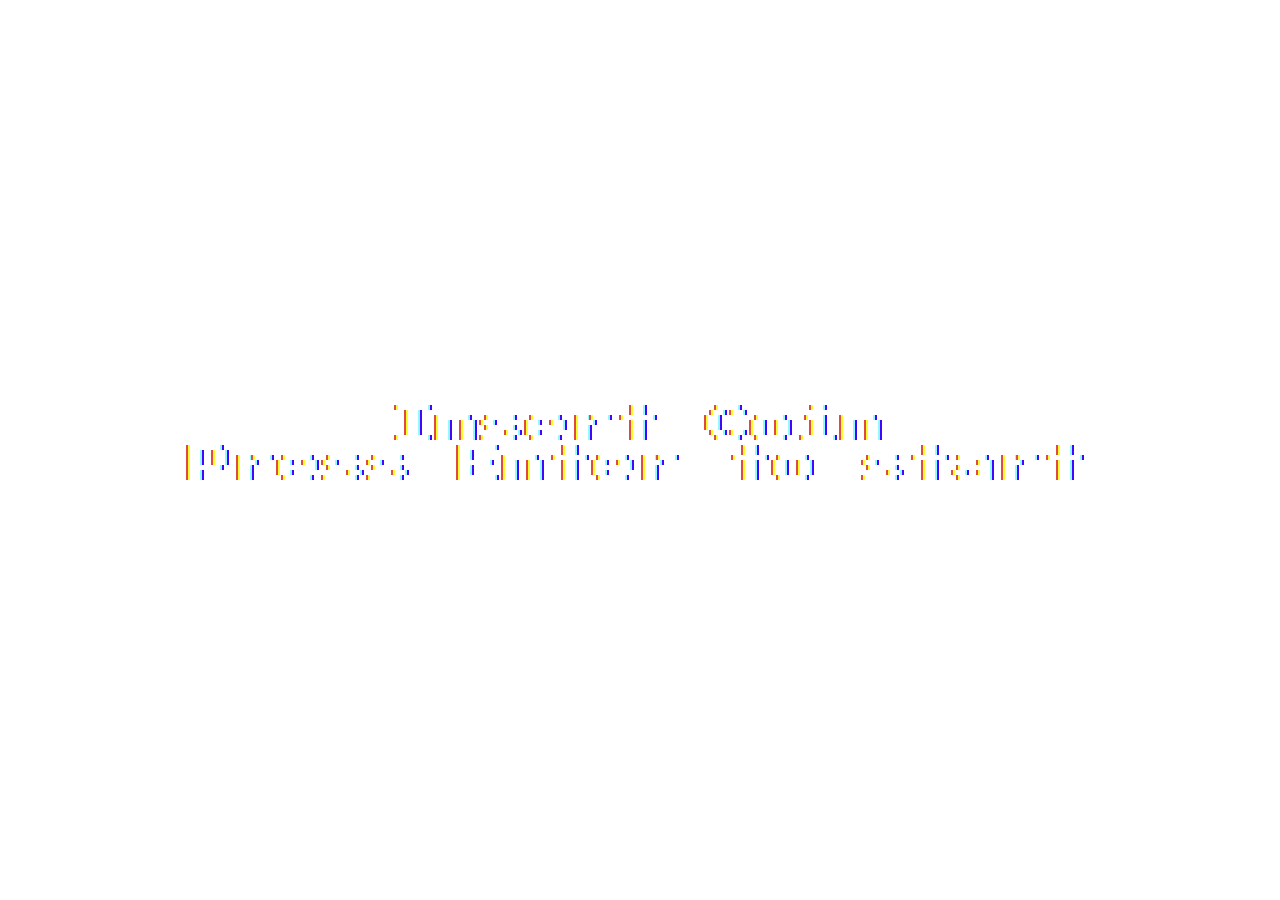
==== commit fde20e88: "new index html" ====
--- a/index.html
+++ b/index.html
@@ -1,1070 +1,47 @@
 <!DOCTYPE html>
 <html lang="en">
+
 <head>
-<meta charset="UTF-8">
-<meta name="viewport" content="width=device-width, initial-scale=1.0">
-<title>Summer Plan 2025</title>
-<link href="https://fonts.googleapis.com/css2?family=Space+Mono:wght@400;700&family=Bricolage+Grotesque:wght@400;500;600;700;800&display=swap" rel="stylesheet">
+    <meta charset="UTF-8">
+    <meta name="viewport" content="width=device-width, initial-scale=1.0">
+    <link rel="stylesheet" href="arcade.css">
+    <title>Lafiaji Portfolio</title>
+</head>
+
+
 <style>
-:root {
-  --bg: #f5f2eb;
-  --ink: #1a1814;
-  --muted: #7a756a;
-  --border: #d9d4c7;
-  --c-os: #c84b2f;       /* CMPT 332 — red */
-  --c-cd: #2563eb;       /* CalenDue — blue */
-  --c-lc: #16a34a;       /* LeetCode — green */
-  --c-ex: #7c3aed;       /* Extra — purple */
-  --c-amz: #e07b00;      /* Amazon — orange */
-  --c-amz-bg: #fff8ee;
-  --c-os-bg: #fdf0ed;
-  --c-cd-bg: #eff6ff;
-  --c-lc-bg: #f0fdf4;
-  --c-ex-bg: #f5f3ff;
-  --surface: #fff;
-  --surface2: #f0ede6;
-}
-* { box-sizing: border-box; margin: 0; padding: 0; }
+    label {
+        display: flex;
+        flex-direction: column;
+    }
+</style>
+<body>
+    <div id="screen0" class="arcade-text">
+        <div translate="yes">
+            Insert Coin
+        </div>
+        <div>
+            <p translate="yes">
+                Press Enter to start
+            </p>
+        </div>
+    </div>
+    
+    <div id="screen1" hidden>
+        <form>
+            <label>
+                username:
+                <input type="text">
+            </label>
+            <label>
+                password
+                <input type="password">
+            </label>
+        </form>
 
-body {
-  background: var(--bg);
-  color: var(--ink);
-  font-family: 'Bricolage Grotesque', sans-serif;
-  min-height: 100vh;
-  padding: 40px 28px 80px;
-  max-width: 900px;
-  margin: 0 auto;
-}
+    </div>
+    
+    <script src="button.js"></script>
+</body>
 
-/* ── HEADER ── */
-.header {
-  border-bottom: 2px solid var(--ink);
-  padding-bottom: 24px;
-  margin-bottom: 36px;
-  display: flex;
-  justify-content: space-between;
-  align-items: flex-end;
-  flex-wrap: wrap;
-  gap: 16px;
-}
-.header-left h1 {
-  font-size: 2.8rem;
-  font-weight: 800;
-  line-height: 1;
-  letter-spacing: -0.03em;
-}
-.header-left p {
-  font-family: 'Space Mono', monospace;
-  font-size: 0.72rem;
-  color: var(--muted);
-  margin-top: 6px;
-}
-.header-stats {
-  display: flex; gap: 20px;
-}
-.stat {
-  text-align: right;
-}
-.stat-num {
-  font-size: 1.8rem;
-  font-weight: 800;
-  line-height: 1;
-  letter-spacing: -0.03em;
-}
-.stat-label {
-  font-family: 'Space Mono', monospace;
-  font-size: 0.62rem;
-  color: var(--muted);
-  text-transform: uppercase;
-}
-
-/* ── LEGEND ── */
-.legend {
-  display: flex; gap: 8px; flex-wrap: wrap; margin-bottom: 28px;
-}
-.pill {
-  display: flex; align-items: center; gap: 6px;
-  padding: 5px 12px;
-  border-radius: 999px;
-  font-size: 0.75rem;
-  font-weight: 600;
-  border: 1.5px solid;
-  cursor: default;
-}
-.pill.os { background: var(--c-os-bg); color: var(--c-os); border-color: var(--c-os); }
-.pill.cd { background: var(--c-cd-bg); color: var(--c-cd); border-color: var(--c-cd); }
-.pill.lc { background: var(--c-lc-bg); color: var(--c-lc); border-color: var(--c-lc); }
-.pill.ex { background: var(--c-ex-bg); color: var(--c-ex); border-color: var(--c-ex); }
-.pill.amz { background: var(--c-amz-bg); color: var(--c-amz); border-color: var(--c-amz); }
-
-/* ── WEEKLY CADENCE ── */
-.section-label {
-  font-family: 'Space Mono', monospace;
-  font-size: 0.65rem;
-  text-transform: uppercase;
-  letter-spacing: 0.12em;
-  color: var(--muted);
-  margin-bottom: 12px;
-}
-.cadence-grid {
-  display: grid;
-  grid-template-columns: repeat(7, 1fr);
-  gap: 6px;
-  margin-bottom: 36px;
-}
-.day-card {
-  background: var(--surface);
-  border: 1.5px solid var(--border);
-  border-radius: 10px;
-  padding: 10px 8px;
-  min-height: 120px;
-}
-.day-card .day-name {
-  font-family: 'Space Mono', monospace;
-  font-size: 0.6rem;
-  color: var(--muted);
-  text-transform: uppercase;
-  margin-bottom: 8px;
-  letter-spacing: 0.08em;
-}
-.day-card.weekend {
-  background: var(--surface2);
-}
-.block {
-  font-size: 0.65rem;
-  font-weight: 600;
-  padding: 3px 6px;
-  border-radius: 4px;
-  margin-bottom: 4px;
-  line-height: 1.3;
-}
-.block.os { background: var(--c-os-bg); color: var(--c-os); }
-.block.cd { background: var(--c-cd-bg); color: var(--c-cd); }
-.block.lc { background: var(--c-lc-bg); color: var(--c-lc); }
-.block.ex { background: var(--c-ex-bg); color: var(--c-ex); }
-.block.amz { background: var(--c-amz-bg); color: var(--c-amz); }
-.block.rest { background: #f0ede6; color: var(--muted); }
-
-/* ── MONTH TABS ── */
-.tabs {
-  display: flex; gap: 0; margin-bottom: 0;
-  border-bottom: 2px solid var(--border);
-}
-.tab {
-  padding: 10px 24px;
-  font-family: 'Bricolage Grotesque', sans-serif;
-  font-size: 0.9rem;
-  font-weight: 700;
-  background: transparent;
-  border: none;
-  color: var(--muted);
-  cursor: pointer;
-  border-bottom: 3px solid transparent;
-  margin-bottom: -2px;
-  transition: all 0.15s;
-}
-.tab:hover { color: var(--ink); }
-.tab.active { color: var(--ink); border-bottom-color: var(--ink); }
-
-/* ── MONTH PANEL ── */
-.panel { display: none; padding-top: 28px; }
-.panel.active { display: block; }
-
-.month-intro {
-  display: grid;
-  grid-template-columns: 1fr 1fr 1fr 1fr;
-  gap: 12px;
-  margin-bottom: 28px;
-}
-.focus-card {
-  padding: 16px;
-  border-radius: 12px;
-  border: 1.5px solid;
-}
-.focus-card h3 {
-  font-size: 0.65rem;
-  font-family: 'Space Mono', monospace;
-  text-transform: uppercase;
-  letter-spacing: 0.08em;
-  margin-bottom: 6px;
-  opacity: 0.7;
-}
-.focus-card p { font-size: 0.8rem; font-weight: 600; line-height: 1.4; }
-.focus-card.os { background: var(--c-os-bg); border-color: var(--c-os); color: var(--c-os); }
-.focus-card.cd { background: var(--c-cd-bg); border-color: var(--c-cd); color: var(--c-cd); }
-.focus-card.lc { background: var(--c-lc-bg); border-color: var(--c-lc); color: var(--c-lc); }
-.focus-card.ex { background: var(--c-ex-bg); border-color: var(--c-ex); color: var(--c-ex); }
-.focus-card.amz { background: var(--c-amz-bg); border-color: var(--c-amz); color: var(--c-amz); }
-
-/* ── WEEKS ── */
-.week {
-  border: 1.5px solid var(--border);
-  border-radius: 12px;
-  margin-bottom: 10px;
-  background: var(--surface);
-  overflow: hidden;
-}
-.week-header {
-  display: flex; align-items: center; gap: 12px;
-  padding: 14px 18px;
-  cursor: pointer;
-  user-select: none;
-  transition: background 0.1s;
-}
-.week-header:hover { background: var(--surface2); }
-.week-num {
-  font-family: 'Space Mono', monospace;
-  font-size: 0.62rem;
-  color: var(--muted);
-  background: var(--surface2);
-  padding: 3px 8px;
-  border-radius: 4px;
-  flex-shrink: 0;
-  border: 1px solid var(--border);
-}
-.week-title {
-  font-size: 0.9rem;
-  font-weight: 700;
-  flex: 1;
-}
-.week-pills { display: flex; gap: 4px; }
-.mini-pill {
-  font-size: 0.6rem;
-  font-weight: 700;
-  padding: 2px 7px;
-  border-radius: 999px;
-  border: 1.5px solid;
-}
-.mini-pill.os { background: var(--c-os-bg); color: var(--c-os); border-color: var(--c-os); }
-.mini-pill.cd { background: var(--c-cd-bg); color: var(--c-cd); border-color: var(--c-cd); }
-.mini-pill.lc { background: var(--c-lc-bg); color: var(--c-lc); border-color: var(--c-lc); }
-.mini-pill.ex { background: var(--c-ex-bg); color: var(--c-ex); border-color: var(--c-ex); }
-.mini-pill.amz { background: var(--c-amz-bg); color: var(--c-amz); border-color: var(--c-amz); }
-.chevron { color: var(--muted); font-size: 0.75rem; transition: transform 0.2s; flex-shrink: 0; }
-.week.open .chevron { transform: rotate(90deg); }
-
-.week-body { display: none; padding: 0 18px 18px; }
-.week.open .week-body { display: block; }
-
-.task-cols {
-  display: grid;
-  grid-template-columns: 1fr 1fr 1fr;
-  gap: 16px;
-}
-.task-col h4 {
-  font-family: 'Space Mono', monospace;
-  font-size: 0.6rem;
-  text-transform: uppercase;
-  letter-spacing: 0.08em;
-  color: var(--muted);
-  margin-bottom: 10px;
-  padding-bottom: 6px;
-  border-bottom: 1px solid var(--border);
-  display: flex;
-  align-items: center;
-  gap: 6px;
-}
-.col-dot {
-  width: 7px; height: 7px; border-radius: 50%; flex-shrink: 0;
-}
-.col-dot.os { background: var(--c-os); }
-.col-dot.cd { background: var(--c-cd); }
-.col-dot.lc { background: var(--c-lc); }
-.col-dot.ex { background: var(--c-ex); }
-.col-dot.amz { background: var(--c-amz); }
-
-.task {
-  display: flex; align-items: flex-start; gap: 8px;
-  margin-bottom: 7px;
-  font-size: 0.8rem;
-  line-height: 1.4;
-  cursor: pointer;
-}
-.task input[type=checkbox] { flex-shrink: 0; margin-top: 2px; accent-color: var(--ink); }
-.task span { color: #3a3630; }
-.task.done span { text-decoration: line-through; color: var(--muted); }
-
-.tip {
-  margin-top: 14px;
-  padding: 10px 14px;
-  background: var(--surface2);
-  border-radius: 8px;
-  border-left: 3px solid var(--ink);
-  font-size: 0.78rem;
-  color: var(--muted);
-  font-family: 'Space Mono', monospace;
-}
-.tip strong { color: var(--ink); }
-
-/* ── MILESTONE BANNER ── */
-.milestone {
-  background: var(--ink);
-  color: #f5f2eb;
-  border-radius: 12px;
-  padding: 16px 20px;
-  margin-bottom: 10px;
-  display: flex;
-  align-items: center;
-  gap: 12px;
-  font-size: 0.85rem;
-  font-weight: 600;
-}
-.milestone-icon { font-size: 1.2rem; }
-
-/* ── PROGRESS ── */
-.progress-section { margin-bottom: 28px; }
-.prog-row {
-  display: flex; align-items: center; gap: 10px; margin-bottom: 8px;
-}
-.prog-label {
-  font-family: 'Space Mono', monospace;
-  font-size: 0.65rem;
-  color: var(--muted);
-  width: 100px;
-  flex-shrink: 0;
-}
-.prog-bar-bg {
-  flex: 1; height: 5px; background: var(--border); border-radius: 3px; overflow: hidden;
-}
-.prog-bar { height: 100%; border-radius: 3px; transition: width 0.4s; }
-.prog-pct {
-  font-family: 'Space Mono', monospace;
-  font-size: 0.62rem;
-  color: var(--muted);
-  width: 32px;
-  text-align: right;
-}
-</style>
-</head>
-<body>
-
-<!-- HEADER -->
-<div class="header">
-  <div class="header-left">
-    <h1>Summer<br>Plan '26</h1>
-    <p>// CMPT 332 · CalenDue · LeetCode · Amazon · Projects</p>
-  </div>
-  <div class="header-stats">
-    <div class="stat">
-      <div class="stat-num" style="color:var(--c-os)">12</div>
-      <div class="stat-label">Weeks</div>
-    </div>
-    <div class="stat">
-      <div class="stat-num" style="color:var(--c-lc)">~60</div>
-      <div class="stat-label">LeetCode</div>
-    </div>
-    <div class="stat">
-      <div class="stat-num" style="color:var(--c-cd)">3</div>
-      <div class="stat-label">CD PRs</div>
-    </div>
-    <div class="stat">
-      <div class="stat-num" style="color:var(--c-amz)">12</div>
-      <div class="stat-label">LP Stories</div>
-    </div>
-  </div>
-</div>
-
-<!-- LEGEND -->
-<div class="section-label">Tracks</div>
-<div class="legend">
-  <div class="pill os">● CMPT 332 / C</div>
-  <div class="pill cd">● CalenDue (Next.js + TS)</div>
-  <div class="pill lc">● LeetCode</div>
-  <div class="pill ex">● Extra Projects</div>
-  <div class="pill amz">● Amazon Prep</div>
-</div>
-
-<!-- WEEKLY CADENCE -->
-<div class="section-label" style="margin-top:8px">Weekly Cadence — 2–3 hrs/day</div>
-<div class="cadence-grid">
-  <div class="day-card">
-    <div class="day-name">Mon</div>
-    <div class="block os">C / OS concepts</div>
-    <div class="block lc">LeetCode ×1</div>
-  </div>
-  <div class="day-card">
-    <div class="day-name">Tue</div>
-    <div class="block cd">TypeScript / Next.js</div>
-    <div class="block lc">LeetCode ×1</div>
-  </div>
-  <div class="day-card">
-    <div class="day-name">Wed</div>
-    <div class="block os">C / OS concepts</div>
-    <div class="block lc">LeetCode ×1</div>
-    <div class="block amz">LP Story ×1</div>
-  </div>
-  <div class="day-card">
-    <div class="day-name">Thu</div>
-    <div class="block cd">CalenDue / React</div>
-    <div class="block lc">LeetCode ×1</div>
-  </div>
-  <div class="day-card">
-    <div class="day-name">Fri</div>
-    <div class="block os">C exercises</div>
-    <div class="block amz">Mock interview</div>
-    <div class="block rest">Weekly review</div>
-  </div>
-  <div class="day-card weekend">
-    <div class="day-name">Sat</div>
-    <div class="block cd">CalenDue PR / build</div>
-    <div class="block lc">LeetCode ×2</div>
-  </div>
-  <div class="day-card weekend">
-    <div class="day-name">Sun</div>
-    <div class="block os">OS reading / xv6</div>
-    <div class="block ex">Side project</div>
-    <div class="block rest">Rest if needed</div>
-  </div>
-</div>
-
-<!-- TABS -->
-<div class="tabs">
-  <button class="tab active" onclick="showMonth(0)">June</button>
-  <button class="tab" onclick="showMonth(1)">July</button>
-  <button class="tab" onclick="showMonth(2)">August</button>
-</div>
-
-<!-- ══════════════ JUNE ══════════════ -->
-<div class="panel active" id="p0">
-
-  <div class="month-intro">
-    <div class="focus-card os">
-      <h3>CMPT 332</h3>
-      <p>Pointers, memory, data structures, file I/O</p>
-    </div>
-    <div class="focus-card cd">
-      <h3>CalenDue</h3>
-      <p>TypeScript basics → first 2 performance PRs</p>
-    </div>
-    <div class="focus-card lc">
-      <h3>LeetCode</h3>
-      <p>Arrays, strings, hashmaps. Easy → Medium</p>
-    </div>
-    <div class="focus-card ex">
-      <h3>Extra</h3>
-      <p>Portfolio site live on GitHub Pages</p>
-    </div>
-  </div>
-
-  <!-- WK 1 -->
-  <div class="week open" id="j1">
-    <div class="week-header" onclick="toggle('j1')">
-      <div class="week-num">WK 01</div>
-      <div class="week-title">C memory mastery + TS setup + arrays</div>
-      <div class="week-pills">
-        <div class="mini-pill os">332</div>
-        <div class="mini-pill cd">CD</div>
-        <div class="mini-pill lc">LC</div>
-        <div class="mini-pill amz">AMZ</div>
-      </div>
-      <div class="chevron">▶</div>
-    </div>
-    <div class="week-body">
-      <div class="task-cols" style="grid-template-columns:1fr 1fr 1fr 1fr">
-        <div class="task-col">
-          <h4><div class="col-dot os"></div>CMPT 332 / C</h4>
-          <div class="task"><input type="checkbox" onchange="save(this)"><span>Pointers to pointers — draw memory diagrams by hand</span></div>
-          <div class="task"><input type="checkbox" onchange="save(this)"><span>malloc / calloc / realloc / free — zero memory leaks</span></div>
-          <div class="task"><input type="checkbox" onchange="save(this)"><span>Pointer arithmetic on arrays</span></div>
-          <div class="task"><input type="checkbox" onchange="save(this)"><span>Build a dynamic array (vector) from scratch in C</span></div>
-          <div class="task"><input type="checkbox" onchange="save(this)"><span>Run Valgrind on everything you write this week</span></div>
-        </div>
-        <div class="task-col">
-          <h4><div class="col-dot cd"></div>CalenDue / TS</h4>
-          <div class="task"><input type="checkbox" onchange="save(this)"><span>Set up tsconfig, understand strict mode</span></div>
-          <div class="task"><input type="checkbox" onchange="save(this)"><span>Types vs interfaces — know the difference</span></div>
-          <div class="task"><input type="checkbox" onchange="save(this)"><span>Clone CalenDue repo and run it locally</span></div>
-          <div class="task"><input type="checkbox" onchange="save(this)"><span>Read the Next.js App Router docs (30 min)</span></div>
-          <div class="task"><input type="checkbox" onchange="save(this)"><span>Find where fonts are imported in the codebase</span></div>
-        </div>
-        <div class="task-col">
-          <h4><div class="col-dot lc"></div>LeetCode (×5 + ×2 Sat)</h4>
-          <div class="task"><input type="checkbox" onchange="save(this)"><span>Two Sum (Easy)</span></div>
-          <div class="task"><input type="checkbox" onchange="save(this)"><span>Valid Parentheses (Easy)</span></div>
-          <div class="task"><input type="checkbox" onchange="save(this)"><span>Best Time to Buy and Sell Stock (Easy)</span></div>
-          <div class="task"><input type="checkbox" onchange="save(this)"><span>Contains Duplicate (Easy)</span></div>
-          <div class="task"><input type="checkbox" onchange="save(this)"><span>Product of Array Except Self (Medium)</span></div>
-        </div>
-        <div class="task-col">
-          <h4><div class="col-dot amz"></div>Amazon — LP Stories</h4>
-          <div class="task"><input type="checkbox" onchange="save(this)"><span>Read all 16 Amazon Leadership Principles (amazon.jobs)</span></div>
-          <div class="task"><input type="checkbox" onchange="save(this)"><span>Pick your top 3 stories from CalenDue, FitCheckAI, Contest</span></div>
-          <div class="task"><input type="checkbox" onchange="save(this)"><span>Write STAR story: "Ownership" — USask Contest 1st place</span></div>
-          <div class="task"><input type="checkbox" onchange="save(this)"><span>Write STAR story: "Learn and Be Curious" — Go at hackathon</span></div>
-        </div>
-      </div>
-      <div class="tip"><strong>C tip:</strong> Every time you malloc, write the free() immediately. Build the habit before the course does it for you.</div>
-    </div>
-  </div>
-
-  <!-- WK 2 -->
-  <div class="week" id="j2">
-    <div class="week-header" onclick="toggle('j2')">
-      <div class="week-num">WK 02</div>
-      <div class="week-title">C linked lists + TS generics + first CalenDue PR</div>
-      <div class="week-pills">
-        <div class="mini-pill os">332</div>
-        <div class="mini-pill cd">CD</div>
-        <div class="mini-pill lc">LC</div>
-        <div class="mini-pill amz">AMZ</div>
-      </div>
-      <div class="chevron">▶</div>
-    </div>
-    <div class="week-body">
-      <div class="task-cols" style="grid-template-columns:1fr 1fr 1fr 1fr">
-        <div class="task-col">
-          <h4><div class="col-dot os"></div>CMPT 332 / C</h4>
-          <div class="task"><input type="checkbox" onchange="save(this)"><span>Singly linked list: insert, delete, search</span></div>
-          <div class="task"><input type="checkbox" onchange="save(this)"><span>Doubly linked list from scratch</span></div>
-          <div class="task"><input type="checkbox" onchange="save(this)"><span>Reverse a linked list in-place (no cheating)</span></div>
-          <div class="task"><input type="checkbox" onchange="save(this)"><span>Struct padding and memory alignment</span></div>
-        </div>
-        <div class="task-col">
-          <h4><div class="col-dot cd"></div>CalenDue PR #1</h4>
-          <div class="task"><input type="checkbox" onchange="save(this)"><span>Add font-display: swap to all Google Font imports</span></div>
-          <div class="task"><input type="checkbox" onchange="save(this)"><span>Fix the 1 link without descriptive text (SEO audit)</span></div>
-          <div class="task"><input type="checkbox" onchange="save(this)"><span>TS generics — write a typed Stack&lt;T&gt; in practice</span></div>
-          <div class="task"><input type="checkbox" onchange="save(this)"><span>Open PR, write a clear description referencing Lighthouse</span></div>
-        </div>
-        <div class="task-col">
-          <h4><div class="col-dot lc"></div>LeetCode — Two Pointers</h4>
-          <div class="task"><input type="checkbox" onchange="save(this)"><span>Valid Palindrome (Easy)</span></div>
-          <div class="task"><input type="checkbox" onchange="save(this)"><span>Two Sum II (Medium)</span></div>
-          <div class="task"><input type="checkbox" onchange="save(this)"><span>3Sum (Medium)</span></div>
-          <div class="task"><input type="checkbox" onchange="save(this)"><span>Container With Most Water (Medium)</span></div>
-          <div class="task"><input type="checkbox" onchange="save(this)"><span>Trapping Rain Water (Hard — try it)</span></div>
-        </div>
-        <div class="task-col">
-          <h4><div class="col-dot amz"></div>Amazon — LP Stories</h4>
-          <div class="task"><input type="checkbox" onchange="save(this)"><span>Write STAR story: "Bias for Action" — FitCheckAI hackathon ship</span></div>
-          <div class="task"><input type="checkbox" onchange="save(this)"><span>Write STAR story: "Invent and Simplify" — CalenDue syllabus parser idea</span></div>
-          <div class="task"><input type="checkbox" onchange="save(this)"><span>Practice saying each story out loud — time yourself (under 2 min)</span></div>
-        </div>
-      </div>
-      <div class="tip"><strong>CalenDue tip:</strong> font-display: swap is literally a one-line fix worth ~10ms. Open a PR for it this week — it proves you can ship, not just plan.</div>
-    </div>
-  </div>
-
-  <!-- WK 3 -->
-  <div class="week" id="j3">
-    <div class="week-header" onclick="toggle('j3')">
-      <div class="week-num">WK 03</div>
-      <div class="week-title">C stacks/queues + remove 103KB unused CSS</div>
-      <div class="week-pills">
-        <div class="mini-pill os">332</div>
-        <div class="mini-pill cd">CD</div>
-        <div class="mini-pill lc">LC</div>
-        <div class="mini-pill amz">AMZ</div>
-      </div>
-      <div class="chevron">▶</div>
-    </div>
-    <div class="week-body">
-      <div class="task-cols" style="grid-template-columns:1fr 1fr 1fr 1fr">
-        <div class="task-col">
-          <h4><div class="col-dot os"></div>CMPT 332 / C</h4>
-          <div class="task"><input type="checkbox" onchange="save(this)"><span>Stack with array + stack with linked list</span></div>
-          <div class="task"><input type="checkbox" onchange="save(this)"><span>Queue and circular queue</span></div>
-          <div class="task"><input type="checkbox" onchange="save(this)"><span>Function pointers — comparator pattern</span></div>
-          <div class="task"><input type="checkbox" onchange="save(this)"><span>qsort() with custom comparator</span></div>
-          <div class="task"><input type="checkbox" onchange="save(this)"><span>Read Tanenbaum Ch.1 (OS overview)</span></div>
-        </div>
-        <div class="task-col">
-          <h4><div class="col-dot cd"></div>CalenDue PR #2</h4>
-          <div class="task"><input type="checkbox" onchange="save(this)"><span>Check Tailwind content config — is it purging unused classes?</span></div>
-          <div class="task"><input type="checkbox" onchange="save(this)"><span>Remove any global CSS imports not needed on landing page</span></div>
-          <div class="task"><input type="checkbox" onchange="save(this)"><span>Audit non-composited animations — switch to CSS transform</span></div>
-          <div class="task"><input type="checkbox" onchange="save(this)"><span>Re-run Lighthouse, compare scores</span></div>
-        </div>
-        <div class="task-col">
-          <h4><div class="col-dot lc"></div>LeetCode — Sliding Window</h4>
-          <div class="task"><input type="checkbox" onchange="save(this)"><span>Best Time to Buy/Sell Stock (Easy)</span></div>
-          <div class="task"><input type="checkbox" onchange="save(this)"><span>Longest Substring Without Repeating (Medium)</span></div>
-          <div class="task"><input type="checkbox" onchange="save(this)"><span>Longest Repeating Character Replacement (Medium)</span></div>
-          <div class="task"><input type="checkbox" onchange="save(this)"><span>Permutation in String (Medium)</span></div>
-          <div class="task"><input type="checkbox" onchange="save(this)"><span>Minimum Window Substring (Hard)</span></div>
-        </div>
-        <div class="task-col">
-          <h4><div class="col-dot amz"></div>Amazon — LP Stories</h4>
-          <div class="task"><input type="checkbox" onchange="save(this)"><span>Write STAR story: "Deliver Results" — Prompt to Pitch 2nd place pitch</span></div>
-          <div class="task"><input type="checkbox" onchange="save(this)"><span>Write STAR story: "Dive Deep" — Godot Git conflict debugging</span></div>
-          <div class="task"><input type="checkbox" onchange="save(this)"><span>Review all stories so far — is each one under 2 min?</span></div>
-        </div>
-      </div>
-      <div class="tip"><strong>CD tip:</strong> 103KB of unused CSS is almost certainly from unused Tailwind classes. Check that `content` in tailwind.config.js is scoped to your actual component paths.</div>
-    </div>
-  </div>
-
-  <!-- WK 4 -->
-  <div class="week" id="j4">
-    <div class="week-header" onclick="toggle('j4')">
-      <div class="week-num">WK 04</div>
-      <div class="week-title">C file I/O + Portfolio site launch + review week</div>
-      <div class="week-pills">
-        <div class="mini-pill os">332</div>
-        <div class="mini-pill ex">Portfolio</div>
-        <div class="mini-pill lc">LC</div>
-        <div class="mini-pill amz">AMZ</div>
-      </div>
-      <div class="chevron">▶</div>
-    </div>
-    <div class="week-body">
-      <div class="task-cols" style="grid-template-columns:1fr 1fr 1fr 1fr">
-        <div class="task-col">
-          <h4><div class="col-dot os"></div>CMPT 332 / C</h4>
-          <div class="task"><input type="checkbox" onchange="save(this)"><span>fopen, fread, fwrite, fclose, fseek</span></div>
-          <div class="task"><input type="checkbox" onchange="save(this)"><span>Binary vs text file handling</span></div>
-          <div class="task"><input type="checkbox" onchange="save(this)"><span>Mergesort and quicksort from scratch</span></div>
-          <div class="task"><input type="checkbox" onchange="save(this)"><span>Know Big-O for every sort you implement</span></div>
-          <div class="task"><input type="checkbox" onchange="save(this)"><span>Redo week 1–2 C code from memory (no reference)</span></div>
-        </div>
-        <div class="task-col">
-          <h4><div class="col-dot ex"></div>Portfolio (weekend)</h4>
-          <div class="task"><input type="checkbox" onchange="save(this)"><span>Build portfolio in HTML/CSS — keep it simple</span></div>
-          <div class="task"><input type="checkbox" onchange="save(this)"><span>Link: GitHub, LeetCode tracker repo, CalenDue</span></div>
-          <div class="task"><input type="checkbox" onchange="save(this)"><span>Deploy to GitHub Pages</span></div>
-          <div class="task"><input type="checkbox" onchange="save(this)"><span>Run Lighthouse on it — score yourself</span></div>
-        </div>
-        <div class="task-col">
-          <h4><div class="col-dot lc"></div>LeetCode — Hashmaps</h4>
-          <div class="task"><input type="checkbox" onchange="save(this)"><span>Valid Anagram (Easy)</span></div>
-          <div class="task"><input type="checkbox" onchange="save(this)"><span>Group Anagrams (Medium)</span></div>
-          <div class="task"><input type="checkbox" onchange="save(this)"><span>Top K Frequent Elements (Medium)</span></div>
-          <div class="task"><input type="checkbox" onchange="save(this)"><span>Encode and Decode Strings (Medium)</span></div>
-          <div class="task"><input type="checkbox" onchange="save(this)"><span>Longest Consecutive Sequence (Medium)</span></div>
-        </div>
-        <div class="task-col">
-          <h4><div class="col-dot amz"></div>Amazon — Mock Coding</h4>
-          <div class="task"><input type="checkbox" onchange="save(this)"><span>Set a 45-min timer, solve 2 mediums without hints</span></div>
-          <div class="task"><input type="checkbox" onchange="save(this)"><span>Talk out loud while solving — practice explaining your thinking</span></div>
-          <div class="task"><input type="checkbox" onchange="save(this)"><span>Write up: what went wrong, what pattern you missed</span></div>
-          <div class="task"><input type="checkbox" onchange="save(this)"><span>Review Amazon SDE intern interview format on Glassdoor</span></div>
-        </div>
-      </div>
-      <div class="tip"><strong>Milestone check:</strong> 2 CalenDue PRs merged ✓ · Portfolio live ✓ · C data structures solid ✓ · ~20 LeetCode done ✓</div>
-    </div>
-  </div>
-
-</div>
-
-<!-- ══════════════ JULY ══════════════ -->
-<div class="panel" id="p1">
-
-  <div class="month-intro">
-    <div class="focus-card os">
-      <h3>CMPT 332</h3>
-      <p>Processes, pthreads, semaphores, deadlock, BSTs</p>
-    </div>
-    <div class="focus-card cd">
-      <h3>CalenDue</h3>
-      <p>Fix 734KB JS issue with dynamic imports + UI work</p>
-    </div>
-    <div class="focus-card lc">
-      <h3>LeetCode</h3>
-      <p>Trees, graphs, binary search. Move to Medium+</p>
-    </div>
-    <div class="focus-card ex">
-      <h3>Extra</h3>
-      <p>Start Tamagotchi prototype (React + Claude API)</p>
-    </div>
-  </div>
-
-  <!-- WK 5 -->
-  <div class="week open" id="j5">
-    <div class="week-header" onclick="toggle('j5')">
-      <div class="week-num">WK 05</div>
-      <div class="week-title">C processes (fork/exec) + Next.js dynamic imports</div>
-      <div class="week-pills">
-        <div class="mini-pill os">332</div>
-        <div class="mini-pill cd">CD</div>
-        <div class="mini-pill lc">LC</div>
-        <div class="mini-pill amz">AMZ</div>
-      </div>
-      <div class="chevron">▶</div>
-    </div>
-    <div class="week-body">
-      <div class="task-cols" style="grid-template-columns:1fr 1fr 1fr 1fr">
-        <div class="task-col">
-          <h4><div class="col-dot os"></div>CMPT 332 / C — Processes</h4>
-          <div class="task"><input type="checkbox" onchange="save(this)"><span>fork() — understand parent/child relationship</span></div>
-          <div class="task"><input type="checkbox" onchange="save(this)"><span>exec() family — replace process image</span></div>
-          <div class="task"><input type="checkbox" onchange="save(this)"><span>wait() / waitpid() — avoid zombie processes</span></div>
-          <div class="task"><input type="checkbox" onchange="save(this)"><span>Signals: SIGINT, SIGTERM, custom handlers</span></div>
-          <div class="task"><input type="checkbox" onchange="save(this)"><span>Read Tanenbaum Ch.2 sections 2.1–2.2</span></div>
-        </div>
-        <div class="task-col">
-          <h4><div class="col-dot cd"></div>CalenDue PR #3 — 734KB JS</h4>
-          <div class="task"><input type="checkbox" onchange="save(this)"><span>Identify heavy components with next/bundle-analyzer</span></div>
-          <div class="task"><input type="checkbox" onchange="save(this)"><span>Convert dashboard imports to dynamic() with loading states</span></div>
-          <div class="task"><input type="checkbox" onchange="save(this)"><span>Move any chart/editor libs to dynamic imports</span></div>
-          <div class="task"><input type="checkbox" onchange="save(this)"><span>Run Lighthouse — target 70+ performance score</span></div>
-        </div>
-        <div class="task-col">
-          <h4><div class="col-dot lc"></div>LeetCode — Binary Trees</h4>
-          <div class="task"><input type="checkbox" onchange="save(this)"><span>Invert Binary Tree (Easy)</span></div>
-          <div class="task"><input type="checkbox" onchange="save(this)"><span>Maximum Depth of Binary Tree (Easy)</span></div>
-          <div class="task"><input type="checkbox" onchange="save(this)"><span>Balanced Binary Tree (Easy)</span></div>
-          <div class="task"><input type="checkbox" onchange="save(this)"><span>Lowest Common Ancestor (Medium)</span></div>
-          <div class="task"><input type="checkbox" onchange="save(this)"><span>Binary Tree Level Order Traversal (Medium)</span></div>
-        </div>
-        <div class="task-col">
-          <h4><div class="col-dot amz"></div>Amazon — LP Stories</h4>
-          <div class="task"><input type="checkbox" onchange="save(this)"><span>Write STAR story: "Earn Trust" — Note taker reliability for students with disabilities</span></div>
-          <div class="task"><input type="checkbox" onchange="save(this)"><span>Write STAR story: "Are Right, A Lot" — design decision in Godot enemy system</span></div>
-          <div class="task"><input type="checkbox" onchange="save(this)"><span>Practice 2 stories back to back with no notes</span></div>
-        </div>
-      </div>
-      <div class="tip"><strong>332 tip:</strong> fork() is the hardest concept to visualize. Draw the process tree every time you call it — after 10 diagrams it clicks permanently.</div>
-    </div>
-  </div>
-
-  <!-- WK 6 -->
-  <div class="week" id="j6">
-    <div class="week-header" onclick="toggle('j6')">
-      <div class="week-num">WK 06</div>
-      <div class="week-title">pthreads + mutexes + CalenDue UI polish</div>
-      <div class="week-pills">
-        <div class="mini-pill os">332</div>
-        <div class="mini-pill cd">CD</div>
-        <div class="mini-pill lc">LC</div>
-        <div class="mini-pill amz">AMZ</div>
-      </div>
-      <div class="chevron">▶</div>
-    </div>
-    <div class="week-body">
-      <div class="task-cols" style="grid-template-columns:1fr 1fr 1fr 1fr">
-        <div class="task-col">
-          <h4><div class="col-dot os"></div>CMPT 332 / C — Threads</h4>
-          <div class="task"><input type="checkbox" onchange="save(this)"><span>pthread_create, pthread_join, pthread_exit</span></div>
-          <div class="task"><input type="checkbox" onchange="save(this)"><span>Mutex: lock, unlock, trylock</span></div>
-          <div class="task"><input type="checkbox" onchange="save(this)"><span>Demonstrate a race condition then fix it</span></div>
-          <div class="task"><input type="checkbox" onchange="save(this)"><span>Read/write locks (pthread_rwlock)</span></div>
-          <div class="task"><input type="checkbox" onchange="save(this)"><span>Read Tanenbaum 2.2–2.3 (threads + mutual exclusion)</span></div>
-        </div>
-        <div class="task-col">
-          <h4><div class="col-dot cd"></div>CalenDue — UI/UX</h4>
-          <div class="task"><input type="checkbox" onchange="save(this)"><span>Audit the mobile experience end-to-end</span></div>
-          <div class="task"><input type="checkbox" onchange="save(this)"><span>Identify 3 UX friction points in the upload flow</span></div>
-          <div class="task"><input type="checkbox" onchange="save(this)"><span>Write up findings as a GitHub issue with screenshots</span></div>
-          <div class="task"><input type="checkbox" onchange="save(this)"><span>Implement 1 UI improvement (loading states, error copy)</span></div>
-        </div>
-        <div class="task-col">
-          <h4><div class="col-dot lc"></div>LeetCode — BST</h4>
-          <div class="task"><input type="checkbox" onchange="save(this)"><span>Validate BST (Medium)</span></div>
-          <div class="task"><input type="checkbox" onchange="save(this)"><span>Kth Smallest Element in BST (Medium)</span></div>
-          <div class="task"><input type="checkbox" onchange="save(this)"><span>Construct BST from Preorder (Medium)</span></div>
-          <div class="task"><input type="checkbox" onchange="save(this)"><span>Binary Tree Right Side View (Medium)</span></div>
-          <div class="task"><input type="checkbox" onchange="save(this)"><span>Serialize and Deserialize Binary Tree (Hard)</span></div>
-        </div>
-        <div class="task-col">
-          <h4><div class="col-dot amz"></div>Amazon — Mock Interview</h4>
-          <div class="task"><input type="checkbox" onchange="save(this)"><span>Do a full 45-min mock: 2 tree problems, timed, talk out loud</span></div>
-          <div class="task"><input type="checkbox" onchange="save(this)"><span>Write STAR story: "Insist on Highest Standards" — marking MATH 164 consistently</span></div>
-          <div class="task"><input type="checkbox" onchange="save(this)"><span>Ask a friend to listen to 2 of your LP stories and give feedback</span></div>
-        </div>
-      </div>
-      <div class="tip"><strong>pthreads tip:</strong> This is literally the content of CMPT 332 assignments. Every thread program you write this month is practice for a graded deliverable.</div>
-    </div>
-  </div>
-
-  <!-- WK 7 -->
-  <div class="week" id="j7">
-    <div class="week-header" onclick="toggle('j7')">
-      <div class="week-num">WK 07</div>
-      <div class="week-title">Semaphores + IPC + Tamagotchi prototype starts</div>
-      <div class="week-pills">
-        <div class="mini-pill os">332</div>
-        <div class="mini-pill ex">Tama</div>
-        <div class="mini-pill lc">LC</div>
-        <div class="mini-pill amz">AMZ</div>
-      </div>
-      <div class="chevron">▶</div>
-    </div>
-    <div class="week-body">
-      <div class="task-cols" style="grid-template-columns:1fr 1fr 1fr 1fr">
-        <div class="task-col">
-          <h4><div class="col-dot os"></div>CMPT 332 / C — Sync</h4>
-          <div class="task"><input type="checkbox" onchange="save(this)"><span>Semaphores: sem_init, sem_wait, sem_post</span></div>
-          <div class="task"><input type="checkbox" onchange="save(this)"><span>Producer-consumer problem with semaphores</span></div>
-          <div class="task"><input type="checkbox" onchange="save(this)"><span>Dining philosophers problem</span></div>
-          <div class="task"><input type="checkbox" onchange="save(this)"><span>Pipes: pipe(), read(), write() between processes</span></div>
-          <div class="task"><input type="checkbox" onchange="save(this)"><span>Read Tanenbaum 2.3–2.4 (semaphores + monitors)</span></div>
-        </div>
-        <div class="task-col">
-          <h4><div class="col-dot ex"></div>Tamagotchi Prototype</h4>
-          <div class="task"><input type="checkbox" onchange="save(this)"><span>Set up React + Vite + TypeScript project</span></div>
-          <div class="task"><input type="checkbox" onchange="save(this)"><span>Design pet state: hunger, hydration, energy levels</span></div>
-          <div class="task"><input type="checkbox" onchange="save(this)"><span>Build basic pet component with mood states</span></div>
-          <div class="task"><input type="checkbox" onchange="save(this)"><span>Hook up Claude API for pet personality (one endpoint)</span></div>
-        </div>
-        <div class="task-col">
-          <h4><div class="col-dot lc"></div>LeetCode — Graphs</h4>
-          <div class="task"><input type="checkbox" onchange="save(this)"><span>Number of Islands (Medium)</span></div>
-          <div class="task"><input type="checkbox" onchange="save(this)"><span>Clone Graph (Medium)</span></div>
-          <div class="task"><input type="checkbox" onchange="save(this)"><span>Max Area of Island (Medium)</span></div>
-          <div class="task"><input type="checkbox" onchange="save(this)"><span>Pacific Atlantic Water Flow (Medium)</span></div>
-          <div class="task"><input type="checkbox" onchange="save(this)"><span>Course Schedule (Medium)</span></div>
-        </div>
-        <div class="task-col">
-          <h4><div class="col-dot amz"></div>Amazon — LP Stories</h4>
-          <div class="task"><input type="checkbox" onchange="save(this)"><span>Write STAR story: "Think Big" — vision for CalenDue expanding beyond USask</span></div>
-          <div class="task"><input type="checkbox" onchange="save(this)"><span>Write STAR story: "Frugality" — shipping CalenDue with a student budget</span></div>
-          <div class="task"><input type="checkbox" onchange="save(this)"><span>Total LP stories written so far: aim for 8+ by end of this week</span></div>
-        </div>
-      </div>
-      <div class="tip"><strong>Semaphore tip:</strong> Producer-consumer and dining philosophers are almost guaranteed to appear in CMPT 332 assignments. Build them now until they're muscle memory.</div>
-    </div>
-  </div>
-
-  <!-- WK 8 -->
-  <div class="week" id="j8">
-    <div class="week-header" onclick="toggle('j8')">
-      <div class="week-num">WK 08</div>
-      <div class="week-title">xv6 first read + deadlock theory + CalenDue security</div>
-      <div class="week-pills">
-        <div class="mini-pill os">332</div>
-        <div class="mini-pill cd">CD</div>
-        <div class="mini-pill lc">LC</div>
-        <div class="mini-pill amz">AMZ</div>
-      </div>
-      <div class="chevron">▶</div>
-    </div>
-    <div class="week-body">
-      <div class="task-cols" style="grid-template-columns:1fr 1fr 1fr 1fr">
-        <div class="task-col">
-          <h4><div class="col-dot os"></div>CMPT 332 / C — xv6</h4>
-          <div class="task"><input type="checkbox" onchange="save(this)"><span>Clone xv6: github.com/mit-pdos/xv6-public</span></div>
-          <div class="task"><input type="checkbox" onchange="save(this)"><span>Read proc.h and proc.c — understand PCB structure</span></div>
-          <div class="task"><input type="checkbox" onchange="save(this)"><span>Trace a fork() call through the xv6 source</span></div>
-          <div class="task"><input type="checkbox" onchange="save(this)"><span>Read Tanenbaum Ch.6 (deadlock) — Coffman conditions</span></div>
-        </div>
-        <div class="task-col">
-          <h4><div class="col-dot cd"></div>CalenDue — Security</h4>
-          <div class="task"><input type="checkbox" onchange="save(this)"><span>Add security headers to next.config.js (CSP, HSTS, COOP, XFO)</span></div>
-          <div class="task"><input type="checkbox" onchange="save(this)"><span>Fix the Chrome DevTools issues panel warnings</span></div>
-          <div class="task"><input type="checkbox" onchange="save(this)"><span>Re-run Lighthouse Best Practices — target 100</span></div>
-        </div>
-        <div class="task-col">
-          <h4><div class="col-dot lc"></div>LeetCode — Binary Search</h4>
-          <div class="task"><input type="checkbox" onchange="save(this)"><span>Binary Search (Easy)</span></div>
-          <div class="task"><input type="checkbox" onchange="save(this)"><span>Search a 2D Matrix (Medium)</span></div>
-          <div class="task"><input type="checkbox" onchange="save(this)"><span>Find Minimum in Rotated Sorted Array (Medium)</span></div>
-          <div class="task"><input type="checkbox" onchange="save(this)"><span>Search in Rotated Sorted Array (Medium)</span></div>
-          <div class="task"><input type="checkbox" onchange="save(this)"><span>Time Based Key-Value Store (Medium)</span></div>
-        </div>
-      </div>
-      <div class="tip"><strong>Milestone check:</strong> 734KB JS fix shipped ✓ · pthreads/semaphores solid ✓ · xv6 source read ✓ · ~40 LeetCode done ✓ · Tamagotchi prototype running ✓</div>
-    </div>
-  </div>
-
-</div>
-
-<!-- ══════════════ AUGUST ══════════════ -->
-<div class="panel" id="p2">
-
-  <div class="month-intro">
-    <div class="focus-card os">
-      <h3>CMPT 332</h3>
-      <p>Scheduling, virtual memory, file systems, xv6 deep dive</p>
-    </div>
-    <div class="focus-card cd">
-      <h3>CalenDue</h3>
-      <p>New feature, Canvas LMS integration, score 80+</p>
-    </div>
-    <div class="focus-card lc">
-      <h3>LeetCode</h3>
-      <p>DP, heaps, intervals. Consolidate weak topics</p>
-    </div>
-    <div class="focus-card ex">
-      <h3>Extra</h3>
-      <p>Hackathon: ship the Wellness Tamagotchi</p>
-    </div>
-  </div>
-
-  <!-- WK 9 -->
-  <div class="week open" id="j9">
-    <div class="week-header" onclick="toggle('j9')">
-      <div class="week-num">WK 09</div>
-      <div class="week-title">Process scheduling + CalenDue new feature scoping</div>
-      <div class="week-pills">
-        <div class="mini-pill os">332</div>
-        <div class="mini-pill cd">CD</div>
-        <div class="mini-pill lc">LC</div>
-        <div class="mini-pill amz">AMZ</div>
-      </div>
-      <div class="chevron">▶</div>
-    </div>
-    <div class="week-body">
-      <div class="task-cols" style="grid-template-columns:1fr 1fr 1fr 1fr">
-        <div class="task-col">
-          <h4><div class="col-dot os"></div>CMPT 332 / C — Scheduling</h4>
-          <div class="task"><input type="checkbox" onchange="save(this)"><span>FCFS, SJF, Round Robin — implement each in C</span></div>
-          <div class="task"><input type="checkbox" onchange="save(this)"><span>Priority scheduling + aging to prevent starvation</span></div>
-          <div class="task"><input type="checkbox" onchange="save(this)"><span>Multilevel queue scheduling</span></div>
-          <div class="task"><input type="checkbox" onchange="save(this)"><span>Read xv6 scheduler.c — understand round-robin in real code</span></div>
-          <div class="task"><input type="checkbox" onchange="save(this)"><span>Read Tanenbaum 2.5 (scheduling)</span></div>
-        </div>
-        <div class="task-col">
-          <h4><div class="col-dot cd"></div>CalenDue — Feature</h4>
-          <div class="task"><input type="checkbox" onchange="save(this)"><span>Identify one feature you can own end-to-end</span></div>
-          <div class="task"><input type="checkbox" onchange="save(this)"><span>Write a GitHub issue with design + acceptance criteria</span></div>
-          <div class="task"><input type="checkbox" onchange="save(this)"><span>Get team sign-off before writing code</span></div>
-          <div class="task"><input type="checkbox" onchange="save(this)"><span>Start implementation — use TypeScript strictly</span></div>
-        </div>
-        <div class="task-col">
-          <h4><div class="col-dot lc"></div>LeetCode — Heap / Priority Queue</h4>
-          <div class="task"><input type="checkbox" onchange="save(this)"><span>Kth Largest Element in Array (Medium)</span></div>
-          <div class="task"><input type="checkbox" onchange="save(this)"><span>Last Stone Weight (Easy)</span></div>
-          <div class="task"><input type="checkbox" onchange="save(this)"><span>K Closest Points to Origin (Medium)</span></div>
-          <div class="task"><input type="checkbox" onchange="save(this)"><span>Task Scheduler (Medium)</span></div>
-          <div class="task"><input type="checkbox" onchange="save(this)"><span>Find Median from Data Stream (Hard)</span></div>
-        </div>
-        <div class="task-col">
-          <h4><div class="col-dot amz"></div>Amazon — System Design Intro</h4>
-          <div class="task"><input type="checkbox" onchange="save(this)"><span>Read: "Grokking the System Design Interview" — intro chapter (free online)</span></div>
-          <div class="task"><input type="checkbox" onchange="save(this)"><span>Understand: load balancers, caching, databases at a high level</span></div>
-          <div class="task"><input type="checkbox" onchange="save(this)"><span>How would you design CalenDue's backend to scale to 10,000 users?</span></div>
-          <div class="task"><input type="checkbox" onchange="save(this)"><span>Write STAR story: "Teamwork" — Godot group project coordination</span></div>
-        </div>
-      </div>
-      <div class="tip"><strong>Scheduling tip:</strong> Implement Round Robin with a real queue in C, not pseudo-code. You'll almost certainly need to modify a scheduler in xv6 for an assignment.</div>
-    </div>
-  </div>
-
-  <!-- WK 10 -->
-  <div class="week" id="j10">
-    <div class="week-header" onclick="toggle('j10')">
-      <div class="week-num">WK 10</div>
-      <div class="week-title">Virtual memory + CalenDue feature ship + DP intro</div>
-      <div class="week-pills">
-        <div class="mini-pill os">332</div>
-        <div class="mini-pill cd">CD</div>
-        <div class="mini-pill lc">LC</div>
-        <div class="mini-pill amz">AMZ</div>
-      </div>
-      <div class="chevron">▶</div>
-    </div>
-    <div class="week-body">
-      <div class="task-cols" style="grid-template-columns:1fr 1fr 1fr 1fr">
-        <div class="task-col">
-          <h4><div class="col-dot os"></div>CMPT 332 / C — Memory</h4>
-          <div class="task"><input type="checkbox" onchange="save(this)"><span>Address binding: compile, load, runtime</span></div>
-          <div class="task"><input type="checkbox" onchange="save(this)"><span>Paging: page tables, TLB, page faults</span></div>
-          <div class="task"><input type="checkbox" onchange="save(this)"><span>Page replacement: FIFO, LRU, Optimal</span></div>
-          <div class="task"><input type="checkbox" onchange="save(this)"><span>Thrashing — what it is and how to prevent it</span></div>
-          <div class="task"><input type="checkbox" onchange="save(this)"><span>Read Tanenbaum Ch.3 (memory management)</span></div>
-        </div>
-        <div class="task-col">
-          <h4><div class="col-dot cd"></div>CalenDue — Ship Feature</h4>
-          <div class="task"><input type="checkbox" onchange="save(this)"><span>Complete feature implementation</span></div>
-          <div class="task"><input type="checkbox" onchange="save(this)"><span>Write tests for your new code</span></div>
-          <div class="task"><input type="checkbox" onchange="save(this)"><span>Open PR with before/after screenshots</span></div>
-          <div class="task"><input type="checkbox" onchange="save(this)"><span>Run final Lighthouse — aim for 80+ performance</span></div>
-        </div>
-        <div class="task-col">
-          <h4><div class="col-dot lc"></div>LeetCode — DP 1D</h4>
-          <div class="task"><input type="checkbox" onchange="save(this)"><span>Climbing Stairs (Easy)</span></div>
-          <div class="task"><input type="checkbox" onchange="save(this)"><span>Min Cost Climbing Stairs (Easy)</span></div>
-          <div class="task"><input type="checkbox" onchange="save(this)"><span>House Robber (Medium)</span></div>
-          <div class="task"><input type="checkbox" onchange="save(this)"><span>House Robber II (Medium)</span></div>
-          <div class="task"><input type="checkbox" onchange="save(this)"><span>Longest Palindromic Substring (Medium)</span></div>
-        </div>
-        <div class="task-col">
-          <h4><div class="col-dot amz"></div>Amazon — Mock Interview #2</h4>
-          <div class="task"><input type="checkbox" onchange="save(this)"><span>Full mock: 45 min DP problems + 15 min LP questions, recorded</span></div>
-          <div class="task"><input type="checkbox" onchange="save(this)"><span>Watch recording — identify filler words, pacing, clarity</span></div>
-          <div class="task"><input type="checkbox" onchange="save(this)"><span>Write STAR story: "Have Backbone; Disagree and Commit" — any time you pushed back on a team decision</span></div>
-        </div>
-      </div>
-      <div class="tip"><strong>Virtual memory tip:</strong> LRU page replacement is a LeetCode problem too (LRU Cache, Hard). Solve it this week — OS theory and coding practice in one shot.</div>
-    </div>
-  </div>
-
-  <!-- WK 11-12 -->
-  <div class="week" id="j11">
-    <div class="week-header" onclick="toggle('j11')">
-      <div class="week-num">WK 11–12</div>
-      <div class="week-title">🐾 Hackathon sprint + 332 final review + Amazon final prep</div>
-      <div class="week-pills">
-        <div class="mini-pill ex">Hackathon</div>
-        <div class="mini-pill os">332 review</div>
-        <div class="mini-pill lc">LC</div>
-        <div class="mini-pill amz">AMZ</div>
-      </div>
-      <div class="chevron">▶</div>
-    </div>
-    <div class="week-body">
-      <div class="task-cols" style="grid-template-columns:1fr 1fr 1fr 1fr">
-        <div class="task-col">
-          <h4><div class="col-dot ex"></div>Wellness Tamagotchi</h4>
-          <div class="task"><input type="checkbox" onchange="save(this)"><span>React pet UI — pixel art + mood animations</span></div>
-          <div class="task"><input type="checkbox" onchange="save(this)"><span>Express backend: water/food/activity endpoints</span></div>
-          <div class="task"><input type="checkbox" onchange="save(this)"><span>Claude API: pet personality + food photo logging</span></div>
-          <div class="task"><input type="checkbox" onchange="save(this)"><span>Raspberry Pi + touchscreen (stretch goal)</span></div>
-          <div class="task"><input type="checkbox" onchange="save(this)"><span>Demo video + submission</span></div>
-        </div>
-        <div class="task-col">
-          <h4><div class="col-dot os"></div>332 Pre-semester Review</h4>
-          <div class="task"><input type="checkbox" onchange="save(this)"><span>Rewrite: dynamic array, linked list, stack, queue from scratch</span></div>
-          <div class="task"><input type="checkbox" onchange="save(this)"><span>Rewrite: producer-consumer and dining philosophers</span></div>
-          <div class="task"><input type="checkbox" onchange="save(this)"><span>Trace fork() + exec() on paper (no computer)</span></div>
-          <div class="task"><input type="checkbox" onchange="save(this)"><span>Read xv6 — understand trap.c and syscall.c</span></div>
-          <div class="task"><input type="checkbox" onchange="save(this)"><span>Review all 5 Tanenbaum chapters you've covered</span></div>
-        </div>
-        <div class="task-col">
-          <h4><div class="col-dot lc"></div>LeetCode — Consolidate</h4>
-          <div class="task"><input type="checkbox" onchange="save(this)"><span>Redo 5 problems you got wrong — no hints</span></div>
-          <div class="task"><input type="checkbox" onchange="save(this)"><span>LRU Cache (Hard) — ties to OS memory</span></div>
-          <div class="task"><input type="checkbox" onchange="save(this)"><span>Merge K Sorted Lists (Hard)</span></div>
-          <div class="task"><input type="checkbox" onchange="save(this)"><span>Word Search II (Hard)</span></div>
-          <div class="task"><input type="checkbox" onchange="save(this)"><span>Mock interview yourself: 2 problems, 45 min timer</span></div>
-        </div>
-        <div class="task-col">
-          <h4><div class="col-dot amz"></div>Amazon — Final Prep</h4>
-          <div class="task"><input type="checkbox" onchange="save(this)"><span>Full simulation: 2× coding rounds back to back (90 min total)</span></div>
-          <div class="task"><input type="checkbox" onchange="save(this)"><span>Full LP round: answer 8 LP questions from memory, no notes</span></div>
-          <div class="task"><input type="checkbox" onchange="save(this)"><span>Prep your "Why Amazon?" answer — reference customer obsession + scale</span></div>
-          <div class="task"><input type="checkbox" onchange="save(this)"><span>Prep your "Tell me about yourself" — 90 seconds, crisp</span></div>
-          <div class="task"><input type="checkbox" onchange="save(this)"><span>Review your 12 LP stories one final time — you own these</span></div>
-        </div>
-      </div>
-      <div class="tip"><strong>Final milestone:</strong> Enter September having already implemented everything CMPT 332 will assign. That's the whole goal.</div>
-    </div>
-  </div>
-
-  <div class="milestone">
-    <div class="milestone-icon">🎯</div>
-    <div>
-      <strong>End of summer:</strong> 3+ CalenDue PRs merged · Lighthouse score 80+ · ~60 LeetCode solved · All CMPT 332 C topics pre-built · Tamagotchi shipped · TypeScript comfortable · Portfolio live · <span style='color:var(--c-amz)'>12 Amazon LP stories ready · 3 full mock interviews done · Amazon application submitted ✓</span>
-    </div>
-  </div>
-
-</div>
-
-<script>
-function showMonth(i) {
-  document.querySelectorAll('.panel').forEach((p,j) => p.classList.toggle('active', i===j));
-  document.querySelectorAll('.tab').forEach((t,j) => t.classList.toggle('active', i===j));
-}
-function toggle(id) {
-  document.getElementById(id).classList.toggle('open');
-}
-function save(cb) {
-  const span = cb.closest('.task').querySelector('span');
-  cb.closest('.task').classList.toggle('done', cb.checked);
-  const store = JSON.parse(localStorage.getItem('sp2') || '{}');
-  store[span.textContent.trim()] = cb.checked;
-  localStorage.setItem('sp2', JSON.stringify(store));
-}
-window.addEventListener('load', () => {
-  const store = JSON.parse(localStorage.getItem('sp2') || '{}');
-  document.querySelectorAll('.task').forEach(t => {
-    const key = t.querySelector('span').textContent.trim();
-    if (store[key]) {
-      t.querySelector('input').checked = true;
-      t.classList.add('done');
-    }
-  });
-});
-</script>
-</body>
-</html>
+</html>
--- a/arcade.css
+++ b/arcade.css
@@ -0,0 +1,46 @@
+/* this is from a different website */
+@import "https://fonts.googleapis.com/css?family=Press%20Start%202P";
+
+html,
+body {
+    height: 100%;
+    width: 100%;
+    margin: 0;
+    padding: 0;
+}
+
+body {
+    font-family: 'Press Start 2P';
+    background: repeating-linear-gradient(to bottom,
+            #0f0a1e,
+            #0f0a1e 2px,
+            lighten(#0f0a1e, 3%) 2px,
+            lighten(#0f0a1e, 3%) 4px);
+}
+
+div {
+    position: absolute;
+    top: 0;
+    left: 0;
+    bottom: 0;
+    right: 0;
+    height: 90px;
+    color: white;
+    width: 100%;
+    text-align: center;
+    margin: auto;
+    font-size: 40px;
+    line-height: 40px;
+    letter-spacing: 5px;
+    text-shadow: -2px 0 0 #fdff2a,
+        -4px 0 0 #df4a42,
+        2px 0 0 #91fcfe,
+        4px 0 0 #4405fc;
+    animation: blink 1s steps(4, start) infinite;
+}
+
+@keyframes blink {
+    to {
+        visibility: hidden;
+    }
+}
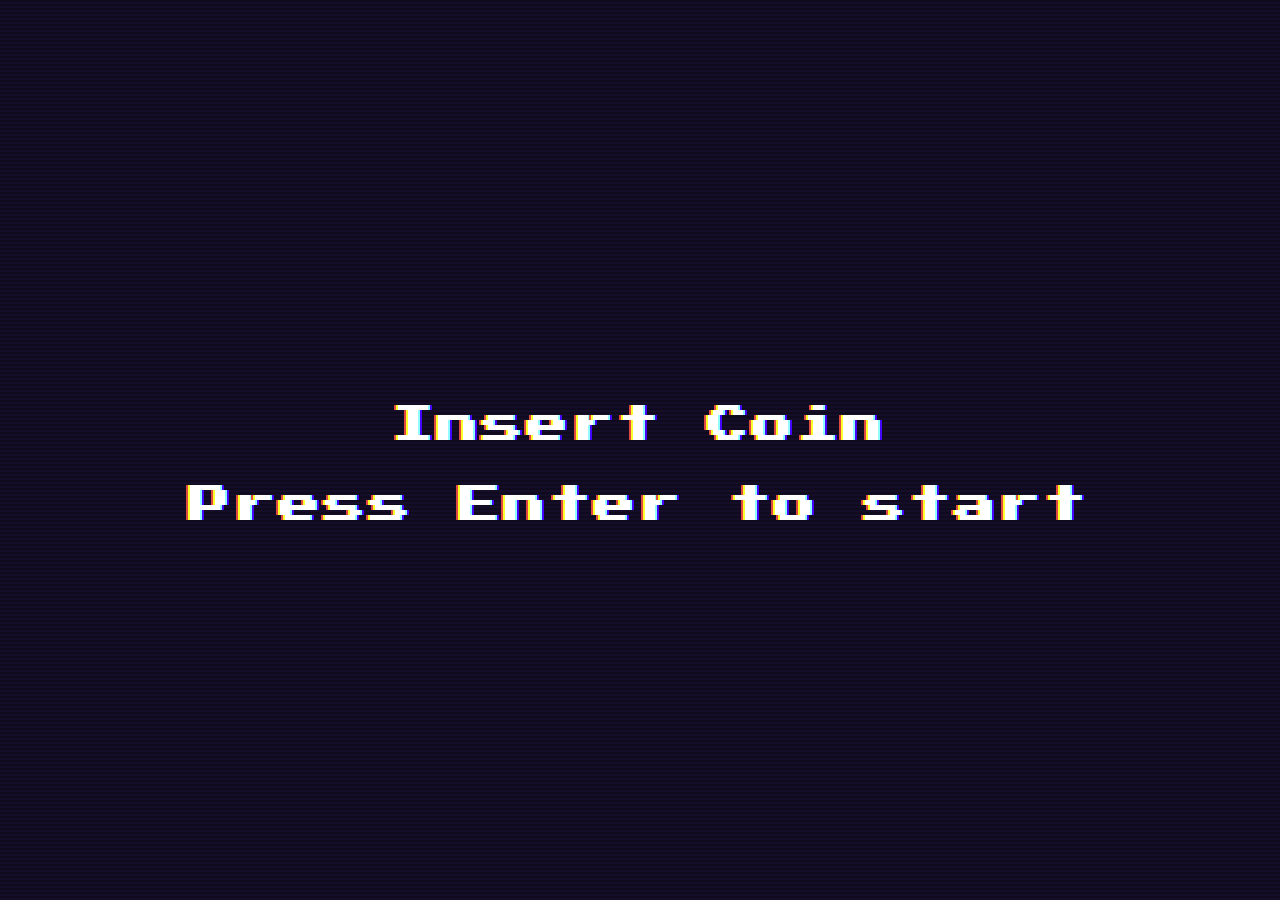
==== commit cf504c5a: "hotfix form is not looking good on mobile" ====
--- a/index.html
+++ b/index.html
@@ -10,7 +10,8 @@
 
 
 <style>
-    label {
+    form {
+        position: absolute;
         display: flex;
         flex-direction: column;
     }
--- a/arcade.css
+++ b/arcade.css
@@ -14,11 +14,11 @@
     background: repeating-linear-gradient(to bottom,
             #0f0a1e,
             #0f0a1e 2px,
-            lighten(#0f0a1e, 3%) 2px,
-            lighten(#0f0a1e, 3%) 4px);
+            #150e29 2px,
+            #150e29 4px);
 }
 
-div {
+.arcade-text {
     position: absolute;
     top: 0;
     left: 0;
@@ -39,6 +39,7 @@
     animation: blink 1s steps(4, start) infinite;
 }
 
+
 @keyframes blink {
     to {
         visibility: hidden;
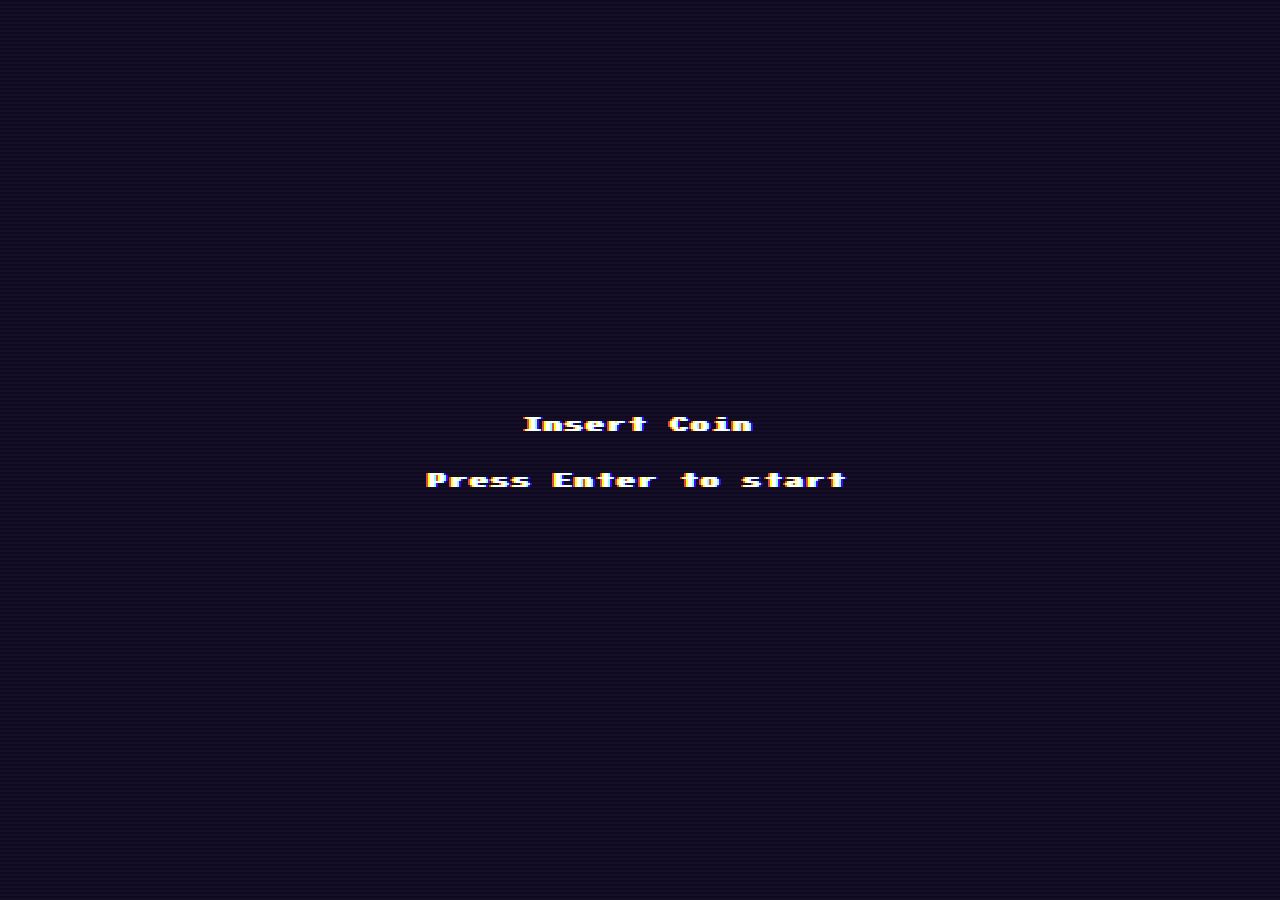
==== commit d39bbd8d: "the form is currently not functional" ====
--- a/index.html
+++ b/index.html
@@ -11,10 +11,17 @@
 
 <style>
     form {
-        position: absolute;
+        position: center;
+        top: 0;
+        left: 0;
+        bottom: 0;
+        right: 0;
+        color: white;
         display: flex;
         flex-direction: column;
     }
+
+
 </style>
 <body>
     <div id="screen0" class="arcade-text">
@@ -39,7 +46,9 @@
                 <input type="password">
             </label>
         </form>
-
+        <button id="continue">
+          continue
+        </button>
     </div>
     
     <script src="button.js"></script>
--- a/arcade.css
+++ b/arcade.css
@@ -29,7 +29,8 @@
     width: 100%;
     text-align: center;
     margin: auto;
-    font-size: 40px;
+    /* font-size: 40px; */
+    
     line-height: 40px;
     letter-spacing: 5px;
     text-shadow: -2px 0 0 #fdff2a,
